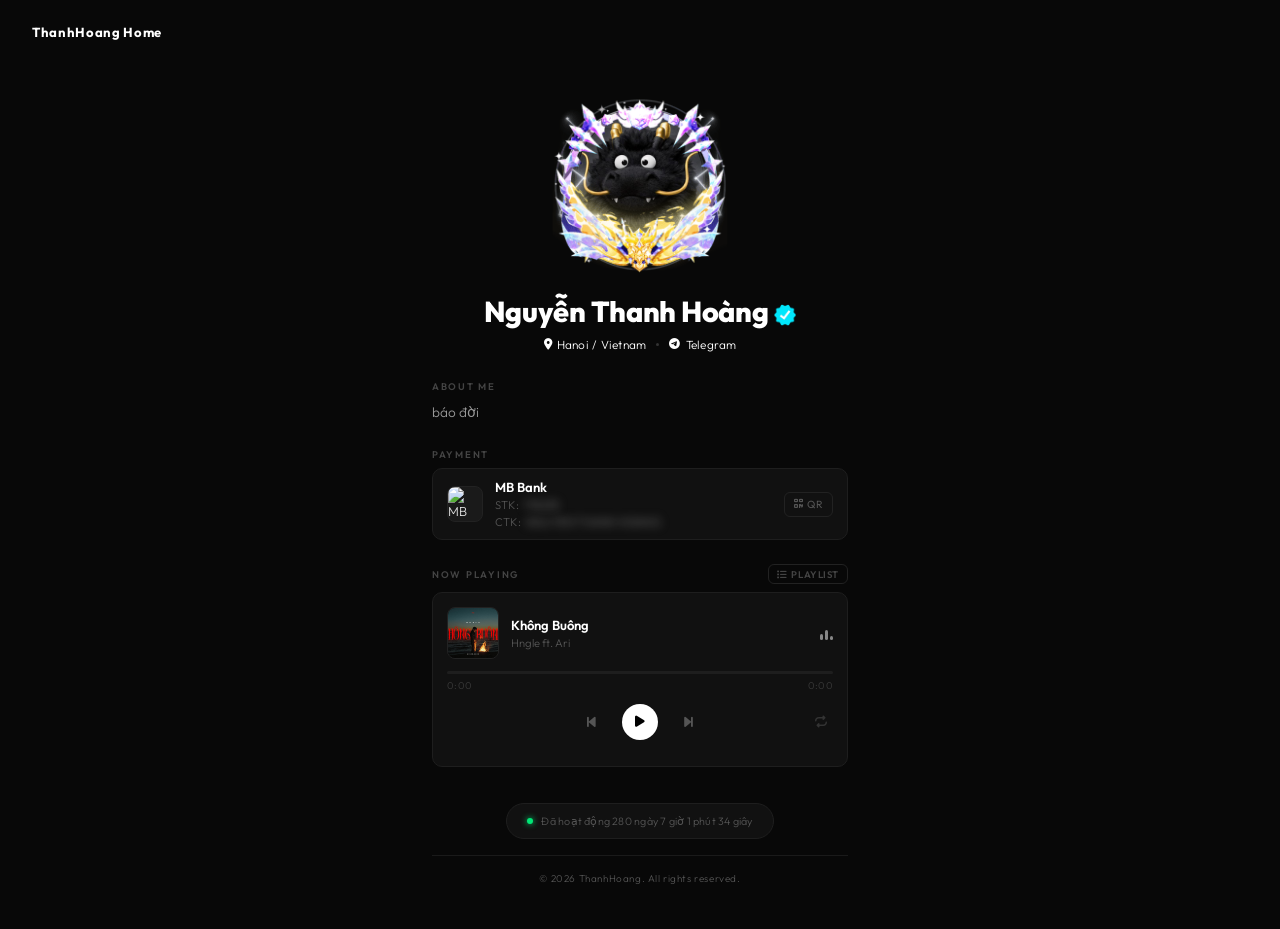
==== index.html @ 7d92fa1d "aleoo" ====
<!DOCTYPE html>
<html lang="vi">
<head>
  <meta charset="UTF-8"/>
  <meta name="viewport" content="width=device-width, initial-scale=1.0"/>
  <title>Thanh Hoàng</title>
  <link href="https://fonts.googleapis.com/css2?family=Outfit:wght@300;400;500;600;700;800&display=swap" rel="stylesheet"/>
  <link href="https://cdnjs.cloudflare.com/ajax/libs/font-awesome/6.5.0/css/all.min.css" rel="stylesheet"/>
  <style>
    *, *::before, *::after { box-sizing: border-box; margin: 0; padding: 0; }

    body {
      background: #080808;
      color: #e0e0e0;
      font-family: "Outfit", sans-serif;
      font-weight: 300;
      font-size: 13px;
      min-height: 100vh;
      overflow-x: hidden;
    }

    nav {
      position: fixed;
      top: 0; left: 0; right: 0;
      padding: 20px 32px;
      z-index: 100;
      transition: opacity 0.35s ease, transform 0.35s ease;
    }
    nav.hidden {
      opacity: 0;
      pointer-events: none;
      transform: translateY(-8px);
    }

    .nav-logo {
      font-family: "Outfit", sans-serif;
      font-weight: 700;
      font-size: 0.82rem;
      letter-spacing: 0.05em;
      color: #fff;
      text-decoration: none;
      position: relative;
      display: inline-block;
      padding: 4px 0;
    }

    .star {
      position: absolute;
      opacity: 0;
      color: white;
      font-size: 6px;
      animation: starBlink var(--d, 2s) var(--delay, 0s) ease-in-out infinite;
      pointer-events: none;
      line-height: 1;
      will-change: transform, opacity;
    }
    .star.top { top: -5px; }
    .star.bot { bottom: -5px; }

    @keyframes starBlink {
      0%, 100% { opacity: 0; transform: scale(0.3); }
      50%       { opacity: 0.8; transform: scale(1); }
    }

    main {
      display: flex;
      flex-direction: column;
      align-items: center;
      padding: 110px 32px 20px;
      gap: 28px;
    }

    .hero {
      display: flex;
      flex-direction: column;
      align-items: center;
      gap: 0;
      width: 100%;
      animation: fadeUp 0.7s cubic-bezier(0.22,1,0.36,1) both;
    }

    @keyframes fadeUp {
      from { opacity: 0; transform: translateY(20px); }
      to   { opacity: 1; transform: translateY(0); }
    }

    .avatar-wrapper {
      position: relative;
      width: 110px;
      height: 110px;
    }

    .avatar-frame {
      position: absolute;
      top: 50%; left: 50%;
      transform: translate(-50%, -50%);
      width: 150px;
      height: 150px;
      object-fit: contain;
      z-index: 2;
      pointer-events: none;
      animation: frameFloat 4s ease-in-out infinite;
      will-change: transform;
    }

    @keyframes frameFloat {
      0%,100% { transform: translate(-50%, -50%) translateY(0); }
      50%      { transform: translate(-50%, -50%) translateY(-4px); }
    }

    .avatar-circle {
      width: 110px; height: 110px;
      border-radius: 50%;
      overflow: hidden;
      position: relative; z-index: 1;
      border: 2px solid #222;
      background: #111;
      margin-top: -8px;
    }
    .avatar-circle img { width:100%; height:100%; object-fit:cover; }

    .hero-name {
      font-family: "Outfit", sans-serif;
      font-weight: 800;
      font-size: 1.5rem;
      color: #fff;
      letter-spacing: -0.01em;
      margin-top: 43px;
      text-align: center;
      display: flex;
      align-items: center;
      gap: 6px;
      justify-content: center;
    }
    .hero-name img {
      width: 22px; height: 22px;
      object-fit: contain;
      flex-shrink: 0;
      margin-top: 8px;
    }

    .hero-meta {
      display: flex;
      align-items: center;
      gap: 10px;
      flex-wrap: wrap;
      justify-content: center;
      margin-top: 8px;
    }

    .hero-location, .hero-tele {
      display: flex;
      align-items: center;
      gap: 5px;
      color: #fff;
      font-size: 0.74rem;
      letter-spacing: 0.02em;
      text-decoration: none;
      transition: opacity 0.2s;
    }
    .hero-tele:hover { opacity: 0.6; }
    .hero-location i, .hero-tele i { font-size: 0.7rem; color: #fff; }

    .hero-meta-dot {
      width: 3px; height: 3px;
      border-radius: 50%;
      background: #333;
    }

    .content {
      width: 100%;
      max-width: 480px;
      display: flex;
      flex-direction: column;
      gap: 24px;
    }

    .about-section {
      width: 100%;
      animation: fadeUp 0.7s cubic-bezier(0.22,1,0.36,1) 0.08s both;
    }

    .section-label {
      font-family: "Outfit", sans-serif;
      font-size: 0.6rem;
      font-weight: 600;
      letter-spacing: 0.18em;
      text-transform: uppercase;
      color: #444;
      margin-bottom: 8px;
    }

    .about-text {
      font-size: 0.85rem;
      line-height: 1.8;
      color: #999;
    }

    .projects-section {
      width: 100%;
      animation: fadeUp 0.7s cubic-bezier(0.22,1,0.36,1) 0.14s both;
    }

    .projects-list {
      display: flex;
      flex-direction: column;
      gap: 8px;
    }

    .project-card {
      background: #111;
      border: 1px solid #1e1e1e;
      border-radius: 10px;
      padding: 10px 14px;
      display: flex;
      align-items: center;
      gap: 12px;
      cursor: pointer;
      text-decoration: none;
      transition: border-color 0.2s;
      width: 100%;
    }
    .project-card:hover { border-color: #333; }

    .project-icon-wrap {
      width: 36px; height: 36px;
      border-radius: 8px;
      overflow: hidden;
      background: #1a1a1a;
      flex-shrink: 0;
      border: 1px solid #222;
    }
    .project-icon-wrap img { width:100%; height:100%; object-fit:cover; }

    .project-info { flex: 1; min-width: 0; }

    .project-name {
      font-family: "Outfit", sans-serif;
      font-size: 0.82rem;
      font-weight: 600;
      color: #fff;
    }

    .project-sub {
      font-size: 0.7rem;
      color: #555;
      text-decoration: none;
      margin-top: 3px;
      user-select: none;
      letter-spacing: 0.02em;
      display: flex;
      align-items: center;
      gap: 5px;
    }

    .hidden-val {
      filter: blur(5px);
      transition: filter 0.25s;
      display: inline-block;
      color: #888;
      text-decoration: none !important;
    }
    .hidden-val.revealed { filter: blur(0); }

    .copy-btn {
      display: none;
      background: none;
      border: none;
      cursor: pointer;
      padding: 0 2px;
      color: #555;
      font-size: 0.65rem;
      transition: color 0.2s;
      flex-shrink: 0;
    }
    .copy-btn:hover { color: #aaa; }
    .copy-btn.show { display: inline-flex; }

    .project-qr-btn {
      background: none;
      border: 1px solid #222;
      border-radius: 6px;
      padding: 5px 9px;
      color: #555;
      font-size: 0.65rem;
      cursor: pointer;
      display: flex;
      align-items: center;
      gap: 4px;
      transition: border-color 0.2s, color 0.2s;
      flex-shrink: 0;
      font-family: "Outfit", sans-serif;
      letter-spacing: 0.03em;
    }
    .project-qr-btn:hover { border-color: #444; color: #aaa; }

    .nowplaying-section {
      width: 100%;
      animation: fadeUp 0.7s cubic-bezier(0.22,1,0.36,1) 0.2s both;
    }

    .np-card {
      background: #111;
      border: 1px solid #1e1e1e;
      border-radius: 10px;
      padding: 14px;
      display: flex;
      flex-direction: column;
      gap: 12px;
      transition: border-color 0.2s;
    }
    .np-card:hover { border-color: #2a2a2a; }

    .np-top {
      display: flex;
      align-items: center;
      gap: 12px;
    }

    .np-cover {
      width: 52px; height: 52px;
      border-radius: 8px;
      overflow: hidden;
      flex-shrink: 0;
      background: #1a1a1a;
      border: 1px solid #222;
      position: relative;
    }
    .np-cover img {
      width: 100%; height: 100%;
      object-fit: cover;
    }

    .np-info { flex: 1; min-width: 0; }

    .np-title {
      font-family: "Outfit", sans-serif;
      font-size: 0.82rem;
      font-weight: 600;
      color: #fff;
      white-space: nowrap;
      overflow: hidden;
      text-overflow: ellipsis;
    }

    .np-artist {
      font-size: 0.7rem;
      color: #555;
      margin-top: 3px;
      white-space: nowrap;
      overflow: hidden;
      text-overflow: ellipsis;
    }

    .np-eq {
      display: flex;
      align-items: flex-end;
      gap: 2px;
      height: 14px;
      flex-shrink: 0;
    }
    .np-eq span {
      display: block;
      width: 3px;
      border-radius: 2px;
      background: #fff;
      opacity: 0.5;
      transform-origin: bottom;
    }
    .np-eq.active span:nth-child(1) { animation: eq 0.8s 0.0s ease-in-out infinite alternate; }
    .np-eq.active span:nth-child(2) { animation: eq 0.8s 0.15s ease-in-out infinite alternate; }
    .np-eq.active span:nth-child(3) { animation: eq 0.8s 0.3s ease-in-out infinite alternate; }
    .np-eq span:nth-child(1) { height: 6px; }
    .np-eq span:nth-child(2) { height: 10px; }
    .np-eq span:nth-child(3) { height: 4px; }
    @keyframes eq {
      from { height: 3px; opacity: 0.3; }
      to   { height: 14px; opacity: 0.8; }
    }

    .np-progress-wrap {
      display: flex;
      flex-direction: column;
      gap: 5px;
    }

    .np-progress {
      width: 100%;
      height: 3px;
      background: #1e1e1e;
      border-radius: 99px;
      cursor: pointer;
      position: relative;
      overflow: hidden;
    }
    .np-progress-fill {
      height: 100%;
      background: #fff;
      border-radius: 99px;
      width: 0%;
      transition: width 0.3s linear;
      pointer-events: none;
    }
    .np-progress:hover .np-progress-fill {
      background: #ccc;
    }

    .np-times {
      display: flex;
      justify-content: space-between;
      font-size: 0.62rem;
      color: #3a3a3a;
      letter-spacing: 0.03em;
    }

    .np-controls {
      display: flex;
      align-items: center;
      justify-content: center;
      gap: 20px;
      position: relative;
    }

    .np-btn {
      background: none;
      border: none;
      cursor: pointer;
      color: #555;
      font-size: 0.85rem;
      padding: 6px;
      border-radius: 50%;
      transition: color 0.2s, transform 0.15s;
      display: flex;
      align-items: center;
      justify-content: center;
    }
    .np-btn:hover { color: #ccc; transform: scale(1.1); }
    .np-btn:active { transform: scale(0.92); }

    .np-btn-play {
      background: #fff;
      color: #000 !important;
      width: 36px; height: 36px;
      font-size: 0.8rem;
      border-radius: 50%;
      transition: background 0.2s, transform 0.15s;
    }
    .np-btn-play:hover { background: #ccc; transform: scale(1.08); }
    .np-btn-play:active { transform: scale(0.92); }

    .np-btn-loop {
      position: absolute;
      right: 0;
      font-size: 0.75rem;
      color: #333;
      transition: color 0.2s, transform 0.15s;
    }
    .np-btn-loop:hover { color: #aaa; transform: scale(1.1); }
    .np-btn-loop.active {
      color: #fff;
    }
    .np-btn-loop.active-once {
      color: #fff;
    }

    .np-btn-loop .loop-badge {
      position: absolute;
      top: -1px;
      right: -1px;
      font-size: 0.42rem;
      font-weight: 700;
      color: #000;
      background: #fff;
      border-radius: 99px;
      width: 10px; height: 10px;
      display: none;
      align-items: center;
      justify-content: center;
      line-height: 1;
      font-family: "Outfit", sans-serif;
    }
    .np-btn-loop.active-once .loop-badge { display: flex; }

    .np-playlist {
      overflow: hidden;
      max-height: 0;
      transition: max-height 0.35s cubic-bezier(0.22,1,0.36,1), opacity 0.25s ease;
      opacity: 0;
    }
    .np-playlist.open {
      max-height: 400px;
      opacity: 1;
    }

    .np-playlist-inner {
      border-top: 1px solid #1a1a1a;
      padding-top: 10px;
      display: flex;
      flex-direction: column;
      gap: 2px;
    }

    .np-pl-item {
      display: flex;
      align-items: center;
      gap: 10px;
      padding: 7px 8px;
      border-radius: 8px;
      cursor: pointer;
      transition: background 0.15s;
    }
    .np-pl-item:hover { background: #1a1a1a; }
    .np-pl-item.active { background: #1e1e1e; }

    .np-pl-cover {
      width: 32px; height: 32px;
      border-radius: 6px;
      overflow: hidden;
      flex-shrink: 0;
      background: #1a1a1a;
      border: 1px solid #222;
    }
    .np-pl-cover img { width: 100%; height: 100%; object-fit: cover; }

    .np-pl-info { flex: 1; min-width: 0; }
    .np-pl-title {
      font-size: 0.75rem;
      font-weight: 600;
      color: #ccc;
      white-space: nowrap;
      overflow: hidden;
      text-overflow: ellipsis;
    }
    .np-pl-item.active .np-pl-title { color: #fff; }

    .np-pl-artist {
      font-size: 0.65rem;
      color: #444;
      margin-top: 2px;
      white-space: nowrap;
      overflow: hidden;
      text-overflow: ellipsis;
    }

    .np-pl-eq {
      display: flex;
      align-items: flex-end;
      gap: 1.5px;
      height: 12px;
      flex-shrink: 0;
      opacity: 0;
      transition: opacity 0.2s;
    }
    .np-pl-item.active.playing .np-pl-eq { opacity: 1; }
    .np-pl-eq span {
      display: block;
      width: 2.5px;
      border-radius: 2px;
      background: #fff;
      opacity: 0.6;
    }
    .np-pl-item.active.playing .np-pl-eq span:nth-child(1) { animation: eq 0.8s 0.0s ease-in-out infinite alternate; }
    .np-pl-item.active.playing .np-pl-eq span:nth-child(2) { animation: eq 0.8s 0.15s ease-in-out infinite alternate; }
    .np-pl-item.active.playing .np-pl-eq span:nth-child(3) { animation: eq 0.8s 0.3s ease-in-out infinite alternate; }
    .np-pl-eq span:nth-child(1) { height: 5px; }
    .np-pl-eq span:nth-child(2) { height: 9px; }
    .np-pl-eq span:nth-child(3) { height: 4px; }

    .nowplaying-header {
      display: flex;
      align-items: center;
      justify-content: space-between;
      margin-bottom: 8px;
    }
    .np-playlist-toggle {
      background: none;
      border: 1px solid #222;
      border-radius: 6px;
      padding: 3px 8px;
      color: #444;
      font-size: 0.6rem;
      cursor: pointer;
      display: flex;
      align-items: center;
      gap: 4px;
      transition: border-color 0.2s, color 0.2s;
      font-family: "Outfit", sans-serif;
      letter-spacing: 0.06em;
      text-transform: uppercase;
      font-weight: 600;
    }
    .np-playlist-toggle:hover { border-color: #444; color: #aaa; }
    .np-playlist-toggle.open { border-color: #333; color: #888; }

    .divider-wrap {
      display: flex;
      justify-content: center;
      padding: 0 32px;
    }
    .divider {
      width: 100%;
      max-width: 480px;
      height: 1px;
      background: #1a1a1a;
    }

    footer {
      padding: 16px 32px 16px;
      display: flex;
      flex-direction: column;
      align-items: center;
      gap: 6px;
      width: 100%;
    }

    .uptime-box {
      background: #111;
      border: 1px solid #1e1e1e;
      border-radius: 99px;
      padding: 10px 20px;
      display: flex;
      align-items: center;
      gap: 8px;
      font-size: 0.67rem;
      color: #555;
      letter-spacing: 0.02em;
    }

    .uptime-dot {
      width: 6px; height: 6px;
      border-radius: 50%;
      background: #00e676;
      box-shadow: 0 0 6px #00e676;
      animation: pulse 1.4s ease-in-out infinite;
      flex-shrink: 0;
    }
    @keyframes pulse {
      0%,100% { opacity: 1; box-shadow: 0 0 8px #00e676; }
      50%      { opacity: 0.2; box-shadow: 0 0 2px #00e676; }
    }

    .copyright {
      font-size: 0.62rem;
      color: #555;
      letter-spacing: 0.06em;
      text-align: center;
      padding: 16px 32px 44px;
    }

    .project-sub a, .project-sub span { color: inherit; text-decoration: none; }
    .hidden-val { color: #888 !important; text-decoration: none !important; }

    .toast {
      position: fixed;
      top: 32px; left: 50%;
      transform: translateX(-50%) translateY(-10px);
      background: #1e1e1e;
      border: 1px solid #333;
      color: #aaa;
      font-size: 0.7rem;
      padding: 7px 16px;
      border-radius: 99px;
      opacity: 0;
      pointer-events: none;
      transition: opacity 0.2s, transform 0.2s;
      white-space: nowrap;
      z-index: 999;
    }
    .toast.show {
      opacity: 1;
      transform: translateX(-50%) translateY(0);
    }

    .qr-overlay {
      position: fixed;
      inset: 0;
      background: rgba(0,0,0,0.75);
      backdrop-filter: blur(6px);
      -webkit-backdrop-filter: blur(6px);
      z-index: 200;
      display: flex;
      align-items: center;
      justify-content: center;
      opacity: 0;
      pointer-events: none;
      transition: opacity 0.25s ease;
    }
    .qr-overlay.open {
      opacity: 1;
      pointer-events: all;
    }

    .qr-modal {
      background: #111;
      border: 1px solid #222;
      border-radius: 16px;
      padding: 24px;
      display: flex;
      flex-direction: column;
      align-items: center;
      gap: 16px;
      width: 260px;
      transform: translateY(10px) scale(0.97);
      transition: transform 0.25s cubic-bezier(0.22,1,0.36,1);
    }
    .qr-overlay.open .qr-modal {
      transform: translateY(0) scale(1);
    }

    .qr-modal-header {
      display: flex;
      align-items: center;
      justify-content: space-between;
      width: 100%;
    }

    .qr-modal-title {
      font-family: "Outfit", sans-serif;
      font-weight: 700;
      font-size: 0.85rem;
      color: #fff;
      display: flex;
      align-items: center;
      gap: 8px;
    }

    .qr-modal-title img {
      width: 22px; height: 22px;
      border-radius: 5px;
      object-fit: cover;
    }

    .qr-close {
      background: none;
      border: none;
      color: #444;
      font-size: 0.9rem;
      cursor: pointer;
      transition: color 0.2s;
      padding: 2px;
    }
    .qr-close:hover { color: #aaa; }

    .qr-img-wrap {
      width: 190px; height: 190px;
      border-radius: 10px;
      overflow: hidden;
      background: #fff;
      display: flex;
      align-items: center;
      justify-content: center;
    }
    .qr-img-wrap img { width: 100%; height: 100%; object-fit: contain; }

    .qr-info {
      width: 100%;
      display: flex;
      flex-direction: column;
      gap: 6px;
    }

    .qr-info-row {
      display: flex;
      justify-content: space-between;
      align-items: center;
      background: #161616;
      border-radius: 7px;
      padding: 7px 10px;
    }

    .qr-info-label {
      font-size: 0.65rem;
      color: #444;
      letter-spacing: 0.05em;
    }

    .qr-info-val {
      font-size: 0.72rem;
      color: #ccc;
      font-weight: 500;
      display: flex;
      align-items: center;
      gap: 6px;
    }

    .qr-copy {
      background: none;
      border: none;
      color: #444;
      font-size: 0.65rem;
      cursor: pointer;
      transition: color 0.2s;
      padding: 0;
    }
    .qr-copy:hover { color: #aaa; }

    @media (min-width: 768px) {
      main { padding: 120px 48px 28px; }
      .hero-name { font-size: 1.8rem; }
      .avatar-wrapper { width: 130px; height: 130px; }
      .avatar-circle { width: 130px; height: 130px; }
      .avatar-frame { width: 175px; height: 175px; }
      .content { max-width: 480px; }
      .divider { max-width: 480px; }
    }

    @media (min-width: 1024px) {
      main {
        padding: 120px 32px 20px;
        max-width: 480px;
        margin: 0 auto;
      }
      .content { max-width: 480px; }
      .divider-wrap { max-width: 480px; margin: 0 auto; padding: 0 32px; }
      .divider { max-width: 100%; }
      footer { max-width: 480px; margin: 0 auto; }
      .copyright { max-width: 480px; margin: 0 auto; width: 100%; }
    }
  </style>
</head>
<body>

  <nav id="navbar">
    <a href="#" class="nav-logo">
      <span class="star top" style="left:2px;--d:2.2s;--delay:0s">✦</span>
      <span class="star top" style="left:55px;--d:1.9s;--delay:0.4s">✦</span>
      <span class="star top" style="left:110px;--d:2.5s;--delay:0.8s">✦</span>
      <span class="star bot" style="left:20px;--d:2.8s;--delay:1.1s">✦</span>
      <span class="star bot" style="left:80px;--d:2.0s;--delay:0.3s">✦</span>
      <span class="star bot" style="left:130px;--d:2.4s;--delay:0.7s">✦</span>
      ThanhHoang Home
    </a>
  </nav>

  <main>
    <section class="hero">
      <div class="avatar-wrapper">
        <div class="avatar-circle">
          <img src="/assets/pic/rong.png" alt="Avatar" loading="lazy"/>
        </div>
        <img class="avatar-frame" src="/assets/pic/mong-vuot-rong.png" alt="frame" loading="lazy" onerror="this.style.display='none'"/>
      </div>

      <h1 class="hero-name">
        Nguyễn Thanh Hoàng
        <img src="/assets/pic/tick-xanh.png" alt="verified" loading="lazy"/>
      </h1>

      <div class="hero-meta">
        <div class="hero-location">
          <i class="fa-solid fa-location-dot"></i>
          <span>Hanoi / Vietnam</span>
        </div>
        <div class="hero-meta-dot"></div>
        <a href="https://t.me/aleotoidayy" class="hero-tele" target="_blank">
          <i class="fa-brands fa-telegram"></i>
          <span>Telegram</span>
        </a>
      </div>
    </section>

    <div class="content">
      <section class="about-section">
        <div class="section-label">About Me</div>
        <p class="about-text">báo đời</p>
      </section>

      <section class="projects-section">
        <div class="section-label">Payment</div>
        <div class="projects-list">
          <div class="project-card" onclick="toggleReveal()">
            <div class="project-icon-wrap">
              <img src="https://is1-ssl.mzstatic.com/image/thumb/Purple211/v4/c0/af/9b/c0af9bc6-d304-6184-2e13-ffa41709bac8/AppIcon-0-0-1x_U007emarketing-0-8-0-0-85-220.png/512x512bb.jpg" alt="MB Bank" loading="lazy"/>
            </div>
            <div class="project-info">
              <div class="project-name">MB Bank</div>
              <div class="project-sub">
                STK: <span class="hidden-val" id="stk">178235</span>
                <button class="copy-btn" id="copy-stk" onclick="event.stopPropagation(); copyVal('stk')">
                  <i class="fa-regular fa-copy"></i>
                </button>
              </div>
              <div class="project-sub">
                CTK: <span class="hidden-val" id="ctk">NGUYEN THANH HOANG</span>
                <button class="copy-btn" id="copy-ctk" onclick="event.stopPropagation(); copyVal('ctk')">
                  <i class="fa-regular fa-copy"></i>
                </button>
              </div>
            </div>
            <button class="project-qr-btn" onclick="event.stopPropagation(); openQR()">
              <i class="fa-solid fa-qrcode"></i> QR
            </button>
          </div>
        </div>
      </section>

      <section class="nowplaying-section">
        <div class="nowplaying-header">
          <div class="section-label" style="margin-bottom:0">Now Playing</div>
          <button class="np-playlist-toggle" id="plToggleBtn" onclick="togglePlaylist()">
            <i class="fa-solid fa-list"></i> Playlist
          </button>
        </div>

        <div class="np-card">
          <div class="np-top">
            <div class="np-cover" id="npCover">
              <img id="npImg" src="/assets/pic/khongbuong.png" alt="cover" loading="lazy"
                   onerror="this.src='https://via.placeholder.com/52x52/111/333?text=♪'"/>
            </div>
            <div class="np-info">
              <div class="np-title" id="npTitle">Không Buông</div>
              <div class="np-artist" id="npArtist">Hngle ft. Ari</div>
            </div>
            <div class="np-eq" id="npEq">
              <span></span><span></span><span></span>
            </div>
          </div>

          <div class="np-progress-wrap">
            <div class="np-progress" id="npProgressBar" onclick="seekAudio(event)">
              <div class="np-progress-fill" id="npFill"></div>
            </div>
            <div class="np-times">
              <span id="npCurrent">0:00</span>
              <span id="npDuration">0:00</span>
            </div>
          </div>

          <div class="np-controls">
            <button class="np-btn" onclick="prevTrack()" title="Bài trước">
              <i class="fa-solid fa-backward-step"></i>
            </button>
            <button class="np-btn np-btn-play" id="npPlayBtn" onclick="togglePlay()" title="Play/Pause">
              <i class="fa-solid fa-play" id="npPlayIcon"></i>
            </button>
            <button class="np-btn" onclick="nextTrack()" title="Bài tiếp">
              <i class="fa-solid fa-forward-step"></i>
            </button>

            <button class="np-btn np-btn-loop" id="loopBtn" onclick="cycleLoop()" title="Lặp">
              <i class="fa-solid fa-repeat" id="loopIcon"></i>
              <span class="loop-badge">1</span>
            </button>
          </div>

          <div class="np-playlist" id="npPlaylist">
            <div class="np-playlist-inner" id="npPlaylistInner"></div>
          </div>
        </div>
      </section>
    </div>
  </main>

  <footer>
    <div class="uptime-box">
      <div class="uptime-dot"></div>
      <span>Đã hoạt động <span id="ut-days">0</span> ngày <span id="ut-hours">0</span> giờ <span id="ut-mins">0</span> phút <span id="ut-secs">0</span> giây</span>
    </div>
  </footer>

  <div class="divider-wrap"><div class="divider"></div></div>
  <div class="copyright">© 2026 ThanhHoang. All rights reserved.</div>

  <div class="qr-overlay" id="qrOverlay" onclick="closeQROutside(event)">
    <div class="qr-modal" id="qrModal">
      <div class="qr-modal-header">
        <div class="qr-modal-title">
          <img src="https://is1-ssl.mzstatic.com/image/thumb/Purple211/v4/c0/af/9b/c0af9bc6-d304-6184-2e13-ffa41709bac8/AppIcon-0-0-1x_U007emarketing-0-8-0-0-85-220.png/512x512bb.jpg" alt="MB"/>
          MB Bank
        </div>
        <button class="qr-close" onclick="closeQR()"><i class="fa-solid fa-xmark"></i></button>
      </div>
      <div class="qr-img-wrap">
        <img src="/assets/pic/qr.png" alt="QR Code" loading="lazy"/>
      </div>
      <div class="qr-info">
        <div class="qr-info-row">
          <span class="qr-info-label">STK</span>
          <span class="qr-info-val">
            178235
            <button class="qr-copy" onclick="copyText('178235')"><i class="fa-regular fa-copy"></i></button>
          </span>
        </div>
        <div class="qr-info-row">
          <span class="qr-info-label">CTK</span>
          <span class="qr-info-val">
            NGUYEN THANH HOANG
            <button class="qr-copy" onclick="copyText('NGUYEN THANH HOANG')"><i class="fa-regular fa-copy"></i></button>
          </span>
        </div>
      </div>
    </div>
  </div>

  <div class="toast" id="toast">Đã sao chép</div>

  <script>
    const startTime = new Date('2026-03-01').getTime();
    function updateUptime() {
      const e = Math.floor((Date.now() - startTime) / 1000);
      document.getElementById('ut-days').textContent  = Math.floor(e / 86400);
      document.getElementById('ut-hours').textContent = Math.floor((e % 86400) / 3600);
      document.getElementById('ut-mins').textContent  = Math.floor((e % 3600) / 60);
      document.getElementById('ut-secs').textContent  = e % 60;
    }
    updateUptime();
    setInterval(updateUptime, 1000);

    const navbar = document.getElementById('navbar');
    window.addEventListener('scroll', () => {
      navbar.classList.toggle('hidden', window.scrollY > 40);
    });

    let revealed = false;
    function toggleReveal() {
      revealed = !revealed;
      document.getElementById('stk').classList.toggle('revealed', revealed);
      document.getElementById('ctk').classList.toggle('revealed', revealed);
      document.getElementById('copy-stk').classList.toggle('show', revealed);
      document.getElementById('copy-ctk').classList.toggle('show', revealed);
    }

    let toastTimer;
    function showToast(msg) {
      const toast = document.getElementById('toast');
      toast.textContent = msg || 'Đã sao chép';
      toast.classList.add('show');
      clearTimeout(toastTimer);
      toastTimer = setTimeout(() => toast.classList.remove('show'), 1800);
    }
    function copyVal(id) {
      navigator.clipboard.writeText(document.getElementById(id).textContent).then(() => showToast());
    }
    function copyText(val) {
      navigator.clipboard.writeText(val).then(() => showToast());
    }

    function openQR() { document.getElementById('qrOverlay').classList.add('open'); document.body.style.overflow = 'hidden'; }
    function closeQR() { document.getElementById('qrOverlay').classList.remove('open'); document.body.style.overflow = ''; }
    function closeQROutside(e) { if (e.target === document.getElementById('qrOverlay')) closeQR(); }
    document.addEventListener('keydown', e => { if (e.key === 'Escape') closeQR(); });

    const playlist = [
      { title: "Không Buông",        artist: "Hngle ft. Ari",                      src: "/assets/music/khongbuong.mp3",     cover: "/assets/pic/khongbuong.png" },
      { title: "Khoan Thai",          artist: "Khải Đăng",                           src: "/assets/music/khoanthai.mp3",      cover: "/assets/pic/khoanthai.png" },
      { title: "Kiếp Tơ Tằm",        artist: "Nguyễn Phi Hải ft. Danh Vũ Linh",    src: "/assets/music/kieptotam.mp3",      cover: "/assets/pic/kieptotam.png" },
      { title: "2AM",                 artist: "JustaTee ft. Big Daddy",              src: "/assets/music/2am.mp3",            cover: "/assets/pic/2am.png" },
      { title: "Gió",                 artist: "Jank",                                src: "/assets/music/gio.mp3",            cover: "/assets/pic/gio.png" },
      { title: "Ngày Mai Em Đi Mất", artist: "Khải Đăng ft. Đạt G",                src: "/assets/music/ngaymaiemdimat.mp3", cover: "/assets/pic/ngaymaiemdimat.png" },
    ];

    let currentIndex = 0;
    let isPlaying    = false;
    let loopMode = 0;
    const audio = new Audio();

    const loopBtn  = document.getElementById('loopBtn');
    function cycleLoop() {
      loopMode = (loopMode + 1) % 3;
      loopBtn.classList.remove('active', 'active-once');
      if (loopMode === 1) {
        loopBtn.classList.add('active');
        showToast('Lặp tất cả');
      } else if (loopMode === 2) {
        loopBtn.classList.add('active-once');
        showToast('Lặp bài này');
      } else {
        showToast('Tắt lặp');
      }
    }

    let playlistOpen = false;
    function togglePlaylist() {
      playlistOpen = !playlistOpen;
      document.getElementById('npPlaylist').classList.toggle('open', playlistOpen);
      document.getElementById('plToggleBtn').classList.toggle('open', playlistOpen);
    }

    function buildPlaylistUI() {
      const inner = document.getElementById('npPlaylistInner');
      inner.innerHTML = '';
      playlist.forEach((track, i) => {
        const item = document.createElement('div');
        item.className = 'np-pl-item' + (i === currentIndex ? ' active' : '') + (i === currentIndex && isPlaying ? ' playing' : '');
        item.dataset.index = i;
        item.innerHTML = `
          <div class="np-pl-cover">
            <img src="${track.cover}" alt="${track.title}" loading="lazy" onerror="this.src='https://via.placeholder.com/32x32/111/333?text=♪'"/>
          </div>
          <div class="np-pl-info">
            <div class="np-pl-title">${track.title}</div>
            <div class="np-pl-artist">${track.artist}</div>
          </div>
          <div class="np-pl-eq"><span></span><span></span><span></span></div>
        `;
        item.addEventListener('click', () => {
          currentIndex = i;
          loadTrack(currentIndex);
          audio.play().catch(() => {});
        });
        inner.appendChild(item);
      });
    }

    function updatePlaylistUI() {
      const items = document.querySelectorAll('.np-pl-item');
      items.forEach((item, i) => {
        item.classList.toggle('active', i === currentIndex);
        item.classList.toggle('playing', i === currentIndex && isPlaying);
      });
    }

    function loadTrack(index) {
      const track = playlist[index];
      audio.src = track.src;
      document.getElementById('npTitle').textContent  = track.title;
      document.getElementById('npArtist').textContent = track.artist;
      document.getElementById('npImg').src = track.cover;
      document.getElementById('npFill').style.width = '0%';
      document.getElementById('npCurrent').textContent  = '0:00';
      document.getElementById('npDuration').textContent = '0:00';
      updatePlaylistUI();
    }

    function togglePlay() {
      if (isPlaying) {
        audio.pause();
      } else {
        audio.play().catch(() => {});
      }
    }

    function prevTrack() {
      if (audio.currentTime > 3) {
        audio.currentTime = 0;
      } else {
        currentIndex = (currentIndex - 1 + playlist.length) % playlist.length;
        loadTrack(currentIndex);
        audio.play().catch(() => {});
      }
    }

    function nextTrack() {
      currentIndex = (currentIndex + 1) % playlist.length;
      loadTrack(currentIndex);
      audio.play().catch(() => {});
    }

    function seekAudio(e) {
      if (!audio.duration) return;
      const bar  = document.getElementById('npProgressBar');
      const rect = bar.getBoundingClientRect();
      const ratio = Math.max(0, Math.min(1, (e.clientX - rect.left) / rect.width));
      audio.currentTime = ratio * audio.duration;
    }

    function fmtTime(s) {
      if (isNaN(s) || s < 0) return '0:00';
      const m   = Math.floor(s / 60);
      const sec = Math.floor(s % 60);
      return `${m}:${sec.toString().padStart(2, '0')}`;
    }

    audio.addEventListener('play', () => {
      isPlaying = true;
      document.getElementById('npPlayIcon').className = 'fa-solid fa-pause';
      document.getElementById('npEq').classList.add('active');
      updatePlaylistUI();
    });

    audio.addEventListener('pause', () => {
      isPlaying = false;
      document.getElementById('npPlayIcon').className = 'fa-solid fa-play';
      document.getElementById('npEq').classList.remove('active');
      updatePlaylistUI();
    });

    audio.addEventListener('timeupdate', () => {
      if (!audio.duration) return;
      const pct      = (audio.currentTime / audio.duration) * 100;
      const remaining = audio.duration - audio.currentTime;
      document.getElementById('npFill').style.width        = pct + '%';
      document.getElementById('npCurrent').textContent     = fmtTime(audio.currentTime);
      document.getElementById('npDuration').textContent    = '-' + fmtTime(remaining);
    });

    audio.addEventListener('loadedmetadata', () => {
      document.getElementById('npDuration').textContent = '-' + fmtTime(audio.duration);
    });

    audio.addEventListener('ended', () => {
      if (loopMode === 2) {
        audio.currentTime = 0;
        audio.play().catch(() => {});
      } else if (loopMode === 1) {
        currentIndex = (currentIndex + 1) % playlist.length;
        loadTrack(currentIndex);
        audio.play().catch(() => {});
      } else {
        if (currentIndex < playlist.length - 1) {
          currentIndex++;
          loadTrack(currentIndex);
          audio.play().catch(() => {});
        } else {
          isPlaying = false;
          document.getElementById('npPlayIcon').className = 'fa-solid fa-play';
          document.getElementById('npEq').classList.remove('active');
          updatePlaylistUI();
        }
      }
    });

    buildPlaylistUI();
    loadTrack(currentIndex);
  </script>
</body>
</html>
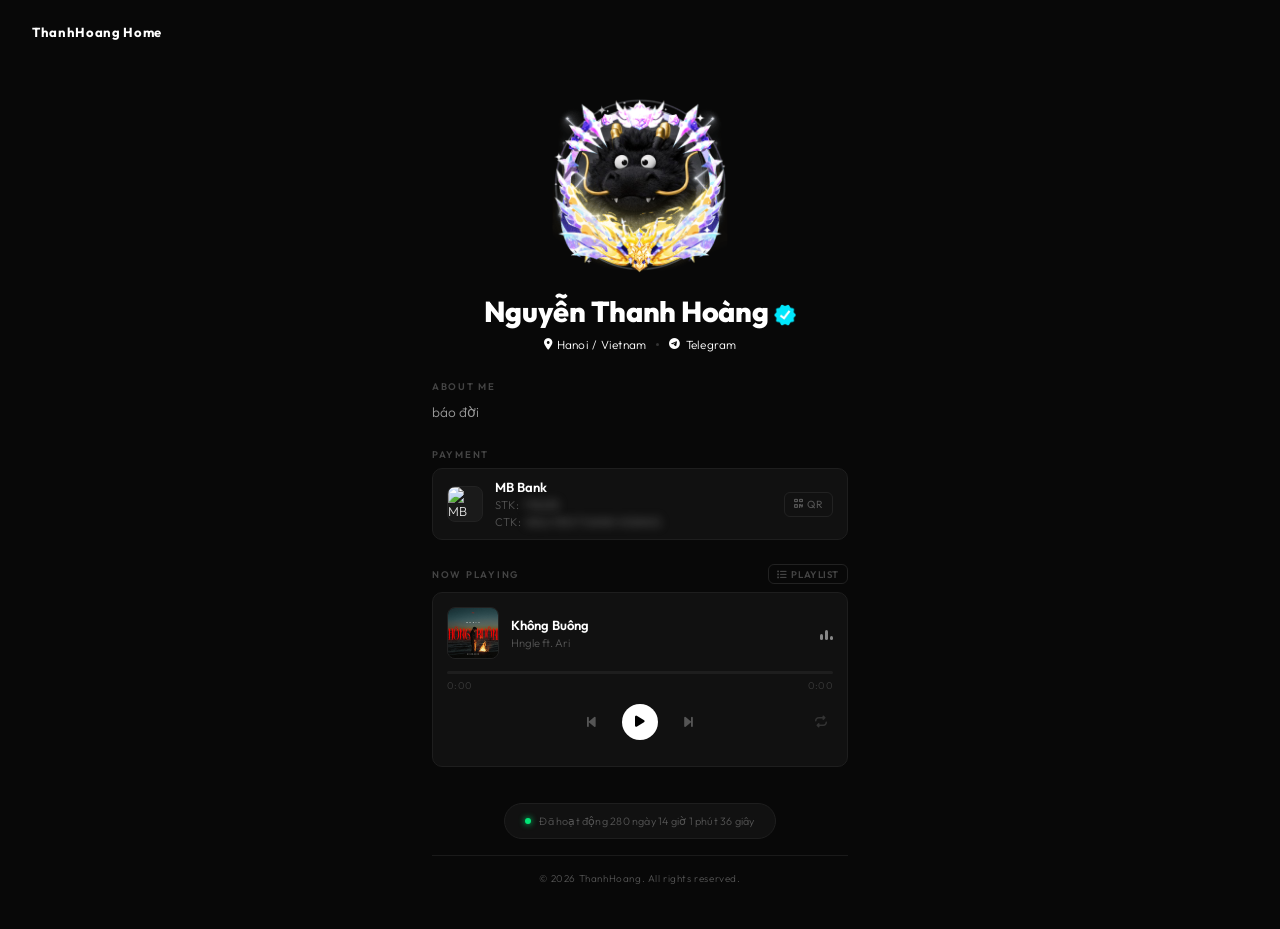
==== commit 5072732b: "aleoo" ====
--- a/index.html
+++ b/index.html
@@ -996,7 +996,7 @@
   <div class="toast" id="toast">Đã sao chép</div>
 
   <script>
-    const startTime = new Date('2026-03-01').getTime();
+    const startTime = new Date('2026-03-01T00:00:00+07:00').getTime();
     function updateUptime() {
       const e = Math.floor((Date.now() - startTime) / 1000);
       document.getElementById('ut-days').textContent  = Math.floor(e / 86400);
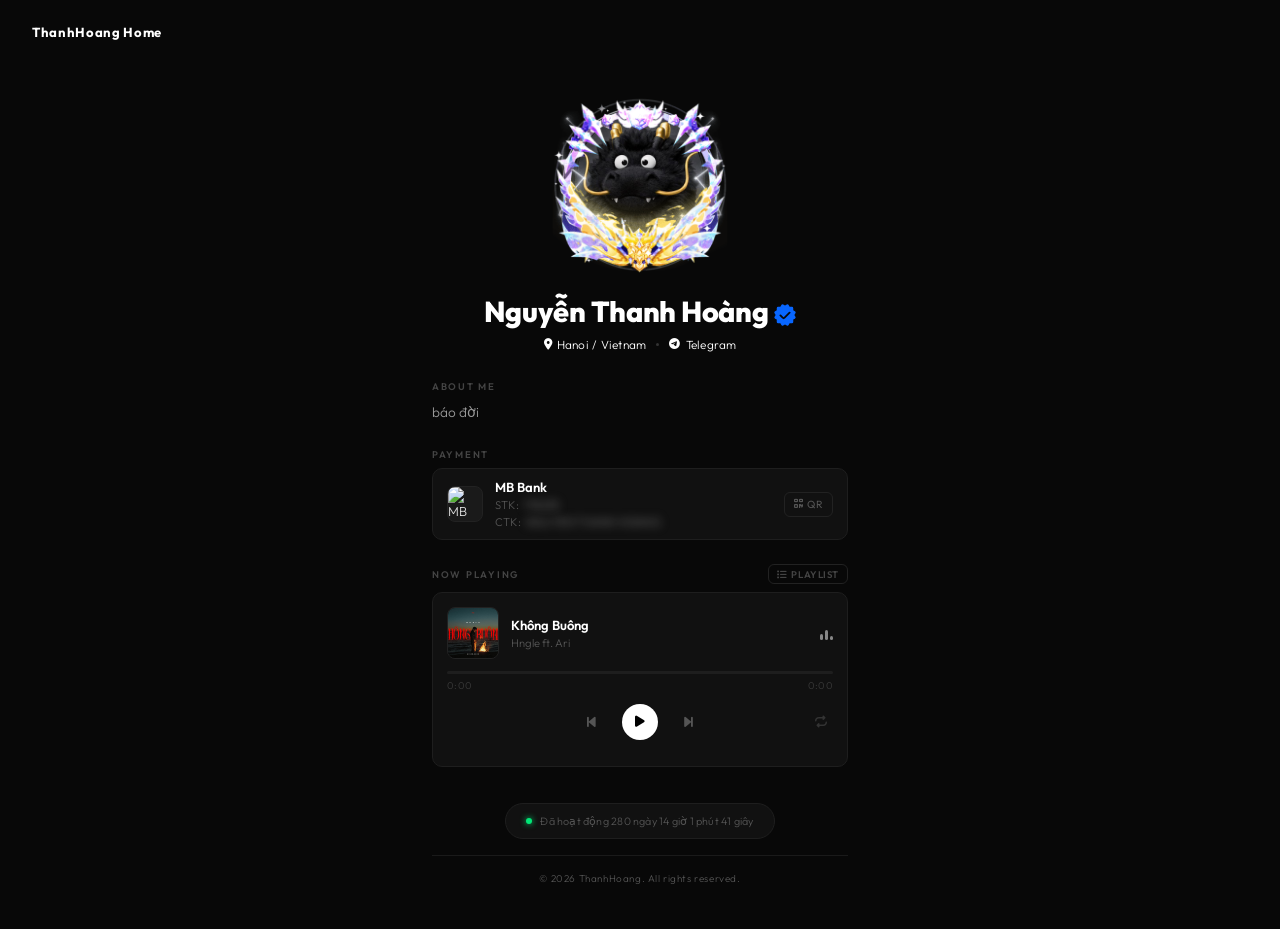
==== commit 0a33c572: "aleoo" ====
--- a/index.html
+++ b/index.html
@@ -131,12 +131,6 @@
       align-items: center;
       gap: 6px;
       justify-content: center;
-    }
-    .hero-name img {
-      width: 22px; height: 22px;
-      object-fit: contain;
-      flex-shrink: 0;
-      margin-top: 8px;
     }
 
     .hero-meta {
@@ -843,7 +837,9 @@
 
       <h1 class="hero-name">
         Nguyễn Thanh Hoàng
-        <img src="/assets/pic/tick-xanh.png" alt="verified" loading="lazy"/>
+<svg width="22" height="22" viewBox="0 0 24 24" xmlns="http://www.w3.org/2000/svg" style="flex-shrink:0;margin-top:8px">
+  <path d="M8.004 1.183a1.5 1.5 0 0 1 2.049-.55L12 1.759 13.947.634a1.5 1.5 0 0 1 2.05.549L17.045 3H19.5A1.5 1.5 0 0 1 21 4.5v2.453l1.817 1.05a1.5 1.5 0 0 1 .55 2.049L22.241 12l1.124 1.947a1.5 1.5 0 0 1-.55 2.05L21 17.044V19.5a1.5 1.5 0 0 1-1.5 1.5h-2.454l-1.05 1.817a1.5 1.5 0 0 1-2.048.549L12 22.241l-1.948 1.125a1.5 1.5 0 0 1-2.049-.549L6.955 21H4.5A1.5 1.5 0 0 1 3 19.5v-2.455l-1.817-1.049a1.5 1.5 0 0 1-.549-2.049L1.758 12 .634 10.053a1.5 1.5 0 0 1 .549-2.05L3 6.954V4.5A1.5 1.5 0 0 1 4.5 3h2.454l1.05-1.817Zm9.703 9.024a1 1 0 0 0-1.414-1.414l-5.44 5.44a.5.5 0 0 1-.707 0l-2.439-2.44a1 1 0 0 0-1.414 1.414l2.44 2.44a2.5 2.5 0 0 0 3.535 0l5.44-5.44Z" fill="#0866FF"/>
+</svg>
       </h1>
 
       <div class="hero-meta">
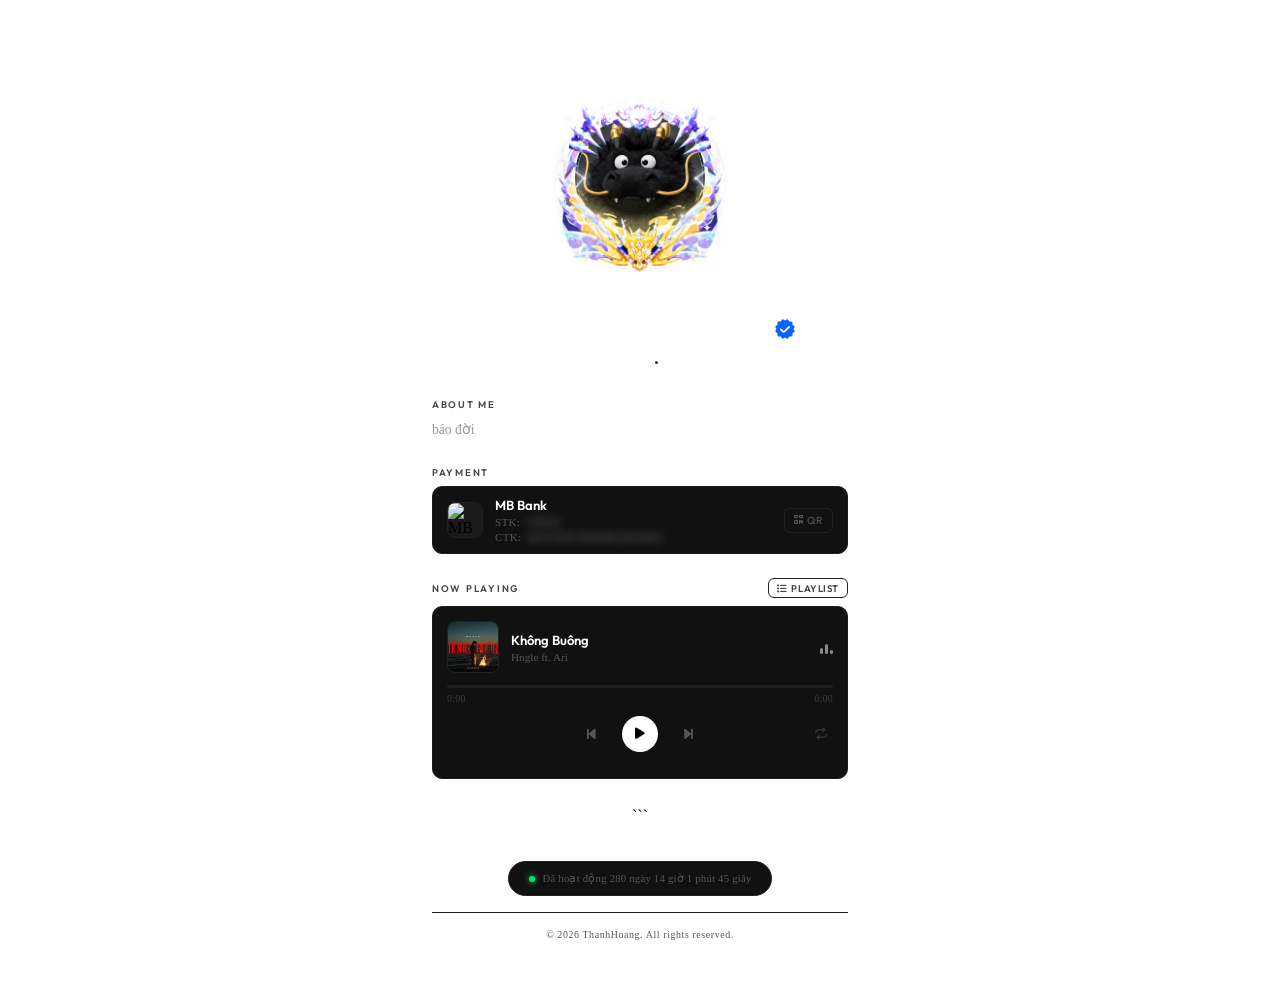
==== commit cfd36edd: "aleoo" ====
--- a/index.html
+++ b/index.html
@@ -1,4 +1,5 @@
 <!DOCTYPE html>
+
 <html lang="vi">
 <head>
   <meta charset="UTF-8"/>
@@ -9,807 +10,778 @@
   <style>
     *, *::before, *::after { box-sizing: border-box; margin: 0; padding: 0; }
 
-    body {
-      background: #080808;
-      color: #e0e0e0;
-      font-family: "Outfit", sans-serif;
-      font-weight: 300;
-      font-size: 13px;
-      min-height: 100vh;
-      overflow-x: hidden;
-    }
-
-    nav {
-      position: fixed;
-      top: 0; left: 0; right: 0;
-      padding: 20px 32px;
-      z-index: 100;
-      transition: opacity 0.35s ease, transform 0.35s ease;
-    }
-    nav.hidden {
-      opacity: 0;
-      pointer-events: none;
-      transform: translateY(-8px);
-    }
-
-    .nav-logo {
-      font-family: "Outfit", sans-serif;
-      font-weight: 700;
-      font-size: 0.82rem;
-      letter-spacing: 0.05em;
-      color: #fff;
-      text-decoration: none;
-      position: relative;
-      display: inline-block;
-      padding: 4px 0;
-    }
-
-    .star {
-      position: absolute;
-      opacity: 0;
-      color: white;
-      font-size: 6px;
-      animation: starBlink var(--d, 2s) var(--delay, 0s) ease-in-out infinite;
-      pointer-events: none;
-      line-height: 1;
-      will-change: transform, opacity;
-    }
-    .star.top { top: -5px; }
-    .star.bot { bottom: -5px; }
-
-    @keyframes starBlink {
-      0%, 100% { opacity: 0; transform: scale(0.3); }
-      50%       { opacity: 0.8; transform: scale(1); }
-    }
-
-    main {
-      display: flex;
-      flex-direction: column;
-      align-items: center;
-      padding: 110px 32px 20px;
-      gap: 28px;
-    }
-
-    .hero {
-      display: flex;
-      flex-direction: column;
-      align-items: center;
-      gap: 0;
-      width: 100%;
-      animation: fadeUp 0.7s cubic-bezier(0.22,1,0.36,1) both;
-    }
-
-    @keyframes fadeUp {
-      from { opacity: 0; transform: translateY(20px); }
-      to   { opacity: 1; transform: translateY(0); }
-    }
-
-    .avatar-wrapper {
-      position: relative;
-      width: 110px;
-      height: 110px;
-    }
-
-    .avatar-frame {
-      position: absolute;
-      top: 50%; left: 50%;
-      transform: translate(-50%, -50%);
-      width: 150px;
-      height: 150px;
-      object-fit: contain;
-      z-index: 2;
-      pointer-events: none;
-      animation: frameFloat 4s ease-in-out infinite;
-      will-change: transform;
-    }
-
-    @keyframes frameFloat {
-      0%,100% { transform: translate(-50%, -50%) translateY(0); }
-      50%      { transform: translate(-50%, -50%) translateY(-4px); }
-    }
-
-    .avatar-circle {
-      width: 110px; height: 110px;
-      border-radius: 50%;
-      overflow: hidden;
-      position: relative; z-index: 1;
-      border: 2px solid #222;
-      background: #111;
-      margin-top: -8px;
-    }
-    .avatar-circle img { width:100%; height:100%; object-fit:cover; }
-
-    .hero-name {
-      font-family: "Outfit", sans-serif;
-      font-weight: 800;
-      font-size: 1.5rem;
-      color: #fff;
-      letter-spacing: -0.01em;
-      margin-top: 43px;
-      text-align: center;
-      display: flex;
-      align-items: center;
-      gap: 6px;
-      justify-content: center;
-    }
-
-    .hero-meta {
-      display: flex;
-      align-items: center;
-      gap: 10px;
-      flex-wrap: wrap;
-      justify-content: center;
-      margin-top: 8px;
-    }
-
-    .hero-location, .hero-tele {
-      display: flex;
-      align-items: center;
-      gap: 5px;
-      color: #fff;
-      font-size: 0.74rem;
-      letter-spacing: 0.02em;
-      text-decoration: none;
-      transition: opacity 0.2s;
-    }
-    .hero-tele:hover { opacity: 0.6; }
-    .hero-location i, .hero-tele i { font-size: 0.7rem; color: #fff; }
-
-    .hero-meta-dot {
-      width: 3px; height: 3px;
-      border-radius: 50%;
-      background: #333;
-    }
-
-    .content {
-      width: 100%;
-      max-width: 480px;
-      display: flex;
-      flex-direction: column;
-      gap: 24px;
-    }
-
-    .about-section {
-      width: 100%;
-      animation: fadeUp 0.7s cubic-bezier(0.22,1,0.36,1) 0.08s both;
-    }
-
-    .section-label {
-      font-family: "Outfit", sans-serif;
-      font-size: 0.6rem;
-      font-weight: 600;
-      letter-spacing: 0.18em;
-      text-transform: uppercase;
-      color: #444;
-      margin-bottom: 8px;
-    }
-
-    .about-text {
-      font-size: 0.85rem;
-      line-height: 1.8;
-      color: #999;
-    }
-
-    .projects-section {
-      width: 100%;
-      animation: fadeUp 0.7s cubic-bezier(0.22,1,0.36,1) 0.14s both;
-    }
-
-    .projects-list {
-      display: flex;
-      flex-direction: column;
-      gap: 8px;
-    }
-
-    .project-card {
-      background: #111;
-      border: 1px solid #1e1e1e;
-      border-radius: 10px;
-      padding: 10px 14px;
-      display: flex;
-      align-items: center;
-      gap: 12px;
-      cursor: pointer;
-      text-decoration: none;
-      transition: border-color 0.2s;
-      width: 100%;
-    }
-    .project-card:hover { border-color: #333; }
-
-    .project-icon-wrap {
-      width: 36px; height: 36px;
-      border-radius: 8px;
-      overflow: hidden;
-      background: #1a1a1a;
-      flex-shrink: 0;
-      border: 1px solid #222;
-    }
-    .project-icon-wrap img { width:100%; height:100%; object-fit:cover; }
-
-    .project-info { flex: 1; min-width: 0; }
-
-    .project-name {
-      font-family: "Outfit", sans-serif;
-      font-size: 0.82rem;
-      font-weight: 600;
-      color: #fff;
-    }
-
-    .project-sub {
-      font-size: 0.7rem;
-      color: #555;
-      text-decoration: none;
-      margin-top: 3px;
-      user-select: none;
-      letter-spacing: 0.02em;
-      display: flex;
-      align-items: center;
-      gap: 5px;
-    }
-
-    .hidden-val {
-      filter: blur(5px);
-      transition: filter 0.25s;
-      display: inline-block;
-      color: #888;
-      text-decoration: none !important;
-    }
-    .hidden-val.revealed { filter: blur(0); }
-
-    .copy-btn {
-      display: none;
-      background: none;
-      border: none;
-      cursor: pointer;
-      padding: 0 2px;
-      color: #555;
-      font-size: 0.65rem;
-      transition: color 0.2s;
-      flex-shrink: 0;
-    }
-    .copy-btn:hover { color: #aaa; }
-    .copy-btn.show { display: inline-flex; }
-
-    .project-qr-btn {
-      background: none;
-      border: 1px solid #222;
-      border-radius: 6px;
-      padding: 5px 9px;
-      color: #555;
-      font-size: 0.65rem;
-      cursor: pointer;
-      display: flex;
-      align-items: center;
-      gap: 4px;
-      transition: border-color 0.2s, color 0.2s;
-      flex-shrink: 0;
-      font-family: "Outfit", sans-serif;
-      letter-spacing: 0.03em;
-    }
-    .project-qr-btn:hover { border-color: #444; color: #aaa; }
-
-    .nowplaying-section {
-      width: 100%;
-      animation: fadeUp 0.7s cubic-bezier(0.22,1,0.36,1) 0.2s both;
-    }
-
-    .np-card {
-      background: #111;
-      border: 1px solid #1e1e1e;
-      border-radius: 10px;
-      padding: 14px;
-      display: flex;
-      flex-direction: column;
-      gap: 12px;
-      transition: border-color 0.2s;
-    }
-    .np-card:hover { border-color: #2a2a2a; }
-
-    .np-top {
-      display: flex;
-      align-items: center;
-      gap: 12px;
-    }
-
-    .np-cover {
-      width: 52px; height: 52px;
-      border-radius: 8px;
-      overflow: hidden;
-      flex-shrink: 0;
-      background: #1a1a1a;
-      border: 1px solid #222;
-      position: relative;
-    }
-    .np-cover img {
-      width: 100%; height: 100%;
-      object-fit: cover;
-    }
-
-    .np-info { flex: 1; min-width: 0; }
-
-    .np-title {
-      font-family: "Outfit", sans-serif;
-      font-size: 0.82rem;
-      font-weight: 600;
-      color: #fff;
-      white-space: nowrap;
-      overflow: hidden;
-      text-overflow: ellipsis;
-    }
-
-    .np-artist {
-      font-size: 0.7rem;
-      color: #555;
-      margin-top: 3px;
-      white-space: nowrap;
-      overflow: hidden;
-      text-overflow: ellipsis;
-    }
-
-    .np-eq {
-      display: flex;
-      align-items: flex-end;
-      gap: 2px;
-      height: 14px;
-      flex-shrink: 0;
-    }
-    .np-eq span {
-      display: block;
-      width: 3px;
-      border-radius: 2px;
-      background: #fff;
-      opacity: 0.5;
-      transform-origin: bottom;
-    }
-    .np-eq.active span:nth-child(1) { animation: eq 0.8s 0.0s ease-in-out infinite alternate; }
-    .np-eq.active span:nth-child(2) { animation: eq 0.8s 0.15s ease-in-out infinite alternate; }
-    .np-eq.active span:nth-child(3) { animation: eq 0.8s 0.3s ease-in-out infinite alternate; }
-    .np-eq span:nth-child(1) { height: 6px; }
-    .np-eq span:nth-child(2) { height: 10px; }
-    .np-eq span:nth-child(3) { height: 4px; }
-    @keyframes eq {
-      from { height: 3px; opacity: 0.3; }
-      to   { height: 14px; opacity: 0.8; }
-    }
-
-    .np-progress-wrap {
-      display: flex;
-      flex-direction: column;
-      gap: 5px;
-    }
-
-    .np-progress {
-      width: 100%;
-      height: 3px;
-      background: #1e1e1e;
-      border-radius: 99px;
-      cursor: pointer;
-      position: relative;
-      overflow: hidden;
-    }
-    .np-progress-fill {
-      height: 100%;
-      background: #fff;
-      border-radius: 99px;
-      width: 0%;
-      transition: width 0.3s linear;
-      pointer-events: none;
-    }
-    .np-progress:hover .np-progress-fill {
-      background: #ccc;
-    }
-
-    .np-times {
-      display: flex;
-      justify-content: space-between;
-      font-size: 0.62rem;
-      color: #3a3a3a;
-      letter-spacing: 0.03em;
-    }
-
-    .np-controls {
-      display: flex;
-      align-items: center;
-      justify-content: center;
-      gap: 20px;
-      position: relative;
-    }
-
-    .np-btn {
-      background: none;
-      border: none;
-      cursor: pointer;
-      color: #555;
-      font-size: 0.85rem;
-      padding: 6px;
-      border-radius: 50%;
-      transition: color 0.2s, transform 0.15s;
-      display: flex;
-      align-items: center;
-      justify-content: center;
-    }
-    .np-btn:hover { color: #ccc; transform: scale(1.1); }
-    .np-btn:active { transform: scale(0.92); }
-
-    .np-btn-play {
-      background: #fff;
-      color: #000 !important;
-      width: 36px; height: 36px;
-      font-size: 0.8rem;
-      border-radius: 50%;
-      transition: background 0.2s, transform 0.15s;
-    }
-    .np-btn-play:hover { background: #ccc; transform: scale(1.08); }
-    .np-btn-play:active { transform: scale(0.92); }
-
-    .np-btn-loop {
-      position: absolute;
-      right: 0;
-      font-size: 0.75rem;
-      color: #333;
-      transition: color 0.2s, transform 0.15s;
-    }
-    .np-btn-loop:hover { color: #aaa; transform: scale(1.1); }
-    .np-btn-loop.active {
-      color: #fff;
-    }
-    .np-btn-loop.active-once {
-      color: #fff;
-    }
-
-    .np-btn-loop .loop-badge {
-      position: absolute;
-      top: -1px;
-      right: -1px;
-      font-size: 0.42rem;
-      font-weight: 700;
-      color: #000;
-      background: #fff;
-      border-radius: 99px;
-      width: 10px; height: 10px;
-      display: none;
-      align-items: center;
-      justify-content: center;
-      line-height: 1;
-      font-family: "Outfit", sans-serif;
-    }
-    .np-btn-loop.active-once .loop-badge { display: flex; }
-
-    .np-playlist {
-      overflow: hidden;
-      max-height: 0;
-      transition: max-height 0.35s cubic-bezier(0.22,1,0.36,1), opacity 0.25s ease;
-      opacity: 0;
-    }
-    .np-playlist.open {
-      max-height: 400px;
-      opacity: 1;
-    }
-
-    .np-playlist-inner {
-      border-top: 1px solid #1a1a1a;
-      padding-top: 10px;
-      display: flex;
-      flex-direction: column;
-      gap: 2px;
-    }
-
-    .np-pl-item {
-      display: flex;
-      align-items: center;
-      gap: 10px;
-      padding: 7px 8px;
-      border-radius: 8px;
-      cursor: pointer;
-      transition: background 0.15s;
-    }
-    .np-pl-item:hover { background: #1a1a1a; }
-    .np-pl-item.active { background: #1e1e1e; }
-
-    .np-pl-cover {
-      width: 32px; height: 32px;
-      border-radius: 6px;
-      overflow: hidden;
-      flex-shrink: 0;
-      background: #1a1a1a;
-      border: 1px solid #222;
-    }
-    .np-pl-cover img { width: 100%; height: 100%; object-fit: cover; }
-
-    .np-pl-info { flex: 1; min-width: 0; }
-    .np-pl-title {
-      font-size: 0.75rem;
-      font-weight: 600;
-      color: #ccc;
-      white-space: nowrap;
-      overflow: hidden;
-      text-overflow: ellipsis;
-    }
-    .np-pl-item.active .np-pl-title { color: #fff; }
-
-    .np-pl-artist {
-      font-size: 0.65rem;
-      color: #444;
-      margin-top: 2px;
-      white-space: nowrap;
-      overflow: hidden;
-      text-overflow: ellipsis;
-    }
-
-    .np-pl-eq {
-      display: flex;
-      align-items: flex-end;
-      gap: 1.5px;
-      height: 12px;
-      flex-shrink: 0;
-      opacity: 0;
-      transition: opacity 0.2s;
-    }
-    .np-pl-item.active.playing .np-pl-eq { opacity: 1; }
-    .np-pl-eq span {
-      display: block;
-      width: 2.5px;
-      border-radius: 2px;
-      background: #fff;
-      opacity: 0.6;
-    }
-    .np-pl-item.active.playing .np-pl-eq span:nth-child(1) { animation: eq 0.8s 0.0s ease-in-out infinite alternate; }
-    .np-pl-item.active.playing .np-pl-eq span:nth-child(2) { animation: eq 0.8s 0.15s ease-in-out infinite alternate; }
-    .np-pl-item.active.playing .np-pl-eq span:nth-child(3) { animation: eq 0.8s 0.3s ease-in-out infinite alternate; }
-    .np-pl-eq span:nth-child(1) { height: 5px; }
-    .np-pl-eq span:nth-child(2) { height: 9px; }
-    .np-pl-eq span:nth-child(3) { height: 4px; }
-
-    .nowplaying-header {
-      display: flex;
-      align-items: center;
-      justify-content: space-between;
-      margin-bottom: 8px;
-    }
-    .np-playlist-toggle {
-      background: none;
-      border: 1px solid #222;
-      border-radius: 6px;
-      padding: 3px 8px;
-      color: #444;
-      font-size: 0.6rem;
-      cursor: pointer;
-      display: flex;
-      align-items: center;
-      gap: 4px;
-      transition: border-color 0.2s, color 0.2s;
-      font-family: "Outfit", sans-serif;
-      letter-spacing: 0.06em;
-      text-transform: uppercase;
-      font-weight: 600;
-    }
-    .np-playlist-toggle:hover { border-color: #444; color: #aaa; }
-    .np-playlist-toggle.open { border-color: #333; color: #888; }
-
-    .divider-wrap {
-      display: flex;
-      justify-content: center;
-      padding: 0 32px;
-    }
-    .divider {
-      width: 100%;
-      max-width: 480px;
-      height: 1px;
-      background: #1a1a1a;
-    }
-
-    footer {
-      padding: 16px 32px 16px;
-      display: flex;
-      flex-direction: column;
-      align-items: center;
-      gap: 6px;
-      width: 100%;
-    }
-
-    .uptime-box {
-      background: #111;
-      border: 1px solid #1e1e1e;
-      border-radius: 99px;
-      padding: 10px 20px;
-      display: flex;
-      align-items: center;
-      gap: 8px;
-      font-size: 0.67rem;
-      color: #555;
-      letter-spacing: 0.02em;
-    }
-
-    .uptime-dot {
-      width: 6px; height: 6px;
-      border-radius: 50%;
-      background: #00e676;
-      box-shadow: 0 0 6px #00e676;
-      animation: pulse 1.4s ease-in-out infinite;
-      flex-shrink: 0;
-    }
-    @keyframes pulse {
-      0%,100% { opacity: 1; box-shadow: 0 0 8px #00e676; }
-      50%      { opacity: 0.2; box-shadow: 0 0 2px #00e676; }
-    }
-
-    .copyright {
-      font-size: 0.62rem;
-      color: #555;
-      letter-spacing: 0.06em;
-      text-align: center;
-      padding: 16px 32px 44px;
-    }
-
-    .project-sub a, .project-sub span { color: inherit; text-decoration: none; }
-    .hidden-val { color: #888 !important; text-decoration: none !important; }
-
-    .toast {
-      position: fixed;
-      top: 32px; left: 50%;
-      transform: translateX(-50%) translateY(-10px);
-      background: #1e1e1e;
-      border: 1px solid #333;
-      color: #aaa;
-      font-size: 0.7rem;
-      padding: 7px 16px;
-      border-radius: 99px;
-      opacity: 0;
-      pointer-events: none;
-      transition: opacity 0.2s, transform 0.2s;
-      white-space: nowrap;
-      z-index: 999;
-    }
-    .toast.show {
-      opacity: 1;
-      transform: translateX(-50%) translateY(0);
-    }
-
-    .qr-overlay {
-      position: fixed;
-      inset: 0;
-      background: rgba(0,0,0,0.75);
-      backdrop-filter: blur(6px);
-      -webkit-backdrop-filter: blur(6px);
-      z-index: 200;
-      display: flex;
-      align-items: center;
-      justify-content: center;
-      opacity: 0;
-      pointer-events: none;
-      transition: opacity 0.25s ease;
-    }
-    .qr-overlay.open {
-      opacity: 1;
-      pointer-events: all;
-    }
-
-    .qr-modal {
-      background: #111;
-      border: 1px solid #222;
-      border-radius: 16px;
-      padding: 24px;
-      display: flex;
-      flex-direction: column;
-      align-items: center;
-      gap: 16px;
-      width: 260px;
-      transform: translateY(10px) scale(0.97);
-      transition: transform 0.25s cubic-bezier(0.22,1,0.36,1);
-    }
-    .qr-overlay.open .qr-modal {
-      transform: translateY(0) scale(1);
-    }
-
-    .qr-modal-header {
-      display: flex;
-      align-items: center;
-      justify-content: space-between;
-      width: 100%;
-    }
-
-    .qr-modal-title {
-      font-family: "Outfit", sans-serif;
-      font-weight: 700;
-      font-size: 0.85rem;
-      color: #fff;
-      display: flex;
-      align-items: center;
-      gap: 8px;
-    }
-
-    .qr-modal-title img {
-      width: 22px; height: 22px;
-      border-radius: 5px;
-      object-fit: cover;
-    }
-
-    .qr-close {
-      background: none;
-      border: none;
-      color: #444;
-      font-size: 0.9rem;
-      cursor: pointer;
-      transition: color 0.2s;
-      padding: 2px;
-    }
-    .qr-close:hover { color: #aaa; }
-
-    .qr-img-wrap {
-      width: 190px; height: 190px;
-      border-radius: 10px;
-      overflow: hidden;
-      background: #fff;
-      display: flex;
-      align-items: center;
-      justify-content: center;
-    }
-    .qr-img-wrap img { width: 100%; height: 100%; object-fit: contain; }
-
-    .qr-info {
-      width: 100%;
-      display: flex;
-      flex-direction: column;
-      gap: 6px;
-    }
-
-    .qr-info-row {
-      display: flex;
-      justify-content: space-between;
-      align-items: center;
-      background: #161616;
-      border-radius: 7px;
-      padding: 7px 10px;
-    }
-
-    .qr-info-label {
-      font-size: 0.65rem;
-      color: #444;
-      letter-spacing: 0.05em;
-    }
-
-    .qr-info-val {
-      font-size: 0.72rem;
-      color: #ccc;
-      font-weight: 500;
-      display: flex;
-      align-items: center;
-      gap: 6px;
-    }
-
-    .qr-copy {
-      background: none;
-      border: none;
-      color: #444;
-      font-size: 0.65rem;
-      cursor: pointer;
-      transition: color 0.2s;
-      padding: 0;
-    }
-    .qr-copy:hover { color: #aaa; }
-
-    @media (min-width: 768px) {
-      main { padding: 120px 48px 28px; }
-      .hero-name { font-size: 1.8rem; }
-      .avatar-wrapper { width: 130px; height: 130px; }
-      .avatar-circle { width: 130px; height: 130px; }
-      .avatar-frame { width: 175px; height: 175px; }
-      .content { max-width: 480px; }
-      .divider { max-width: 480px; }
-    }
-
-    @media (min-width: 1024px) {
-      main {
-        padding: 120px 32px 20px;
-        max-width: 480px;
-        margin: 0 auto;
-      }
-      .content { max-width: 480px; }
-      .divider-wrap { max-width: 480px; margin: 0 auto; padding: 0 32px; }
-      .divider { max-width: 100%; }
-      footer { max-width: 480px; margin: 0 auto; }
-      .copyright { max-width: 480px; margin: 0 auto; width: 100%; }
-    }
+```
+body {
+  background: #080808;
+  color: #e0e0e0;
+  font-family: "Outfit", sans-serif;
+  font-weight: 300;
+  font-size: 13px;
+  min-height: 100vh;
+  overflow-x: hidden;
+}
+
+nav {
+  position: fixed;
+  top: 0; left: 0; right: 0;
+  padding: 20px 32px;
+  z-index: 100;
+  transition: opacity 0.35s ease, transform 0.35s ease;
+}
+nav.hidden {
+  opacity: 0;
+  pointer-events: none;
+  transform: translateY(-8px);
+}
+
+.nav-logo {
+  font-family: "Outfit", sans-serif;
+  font-weight: 700;
+  font-size: 0.82rem;
+  letter-spacing: 0.05em;
+  color: #fff;
+  text-decoration: none;
+  position: relative;
+  display: inline-block;
+  padding: 4px 0;
+}
+
+.star {
+  position: absolute;
+  opacity: 0;
+  color: white;
+  font-size: 6px;
+  animation: starBlink var(--d, 2s) var(--delay, 0s) ease-in-out infinite;
+  pointer-events: none;
+  line-height: 1;
+  will-change: transform, opacity;
+}
+.star.top { top: -5px; }
+.star.bot { bottom: -5px; }
+
+@keyframes starBlink {
+  0%, 100% { opacity: 0; transform: scale(0.3); }
+  50%       { opacity: 0.8; transform: scale(1); }
+}
+
+main {
+  display: flex;
+  flex-direction: column;
+  align-items: center;
+  padding: 110px 32px 20px;
+  gap: 28px;
+}
+
+.hero {
+  display: flex;
+  flex-direction: column;
+  align-items: center;
+  gap: 0;
+  width: 100%;
+  animation: fadeUp 0.7s cubic-bezier(0.22,1,0.36,1) both;
+}
+
+@keyframes fadeUp {
+  from { opacity: 0; transform: translateY(20px); }
+  to   { opacity: 1; transform: translateY(0); }
+}
+
+.avatar-wrapper {
+  position: relative;
+  width: 110px;
+  height: 110px;
+}
+
+.avatar-frame {
+  position: absolute;
+  top: 50%; left: 50%;
+  transform: translate(-50%, -50%);
+  width: 150px;
+  height: 150px;
+  object-fit: contain;
+  z-index: 2;
+  pointer-events: none;
+  animation: frameFloat 4s ease-in-out infinite;
+  will-change: transform;
+}
+
+@keyframes frameFloat {
+  0%,100% { transform: translate(-50%, -50%) translateY(0); }
+  50%      { transform: translate(-50%, -50%) translateY(-4px); }
+}
+
+.avatar-circle {
+  width: 110px; height: 110px;
+  border-radius: 50%;
+  overflow: hidden;
+  position: relative; z-index: 1;
+  border: 2px solid #222;
+  background: #111;
+  margin-top: -8px;
+}
+.avatar-circle img { width:100%; height:100%; object-fit:cover; }
+
+.hero-name {
+  font-family: "Outfit", sans-serif;
+  font-weight: 800;
+  font-size: 1.5rem;
+  color: #fff;
+  letter-spacing: -0.01em;
+  margin-top: 43px;
+  text-align: center;
+  display: flex;
+  align-items: center;
+  gap: 6px;
+  justify-content: center;
+}
+
+.hero-meta {
+  display: flex;
+  align-items: center;
+  gap: 10px;
+  flex-wrap: wrap;
+  justify-content: center;
+  margin-top: 8px;
+}
+
+.hero-location, .hero-tele {
+  display: flex;
+  align-items: center;
+  gap: 5px;
+  color: #fff;
+  font-size: 0.74rem;
+  letter-spacing: 0.02em;
+  text-decoration: none;
+  transition: opacity 0.2s;
+}
+.hero-tele:hover { opacity: 0.6; }
+.hero-location i, .hero-tele i { font-size: 0.7rem; color: #fff; }
+
+.hero-meta-dot {
+  width: 3px; height: 3px;
+  border-radius: 50%;
+  background: #333;
+}
+
+.content {
+  width: 100%;
+  max-width: 480px;
+  display: flex;
+  flex-direction: column;
+  gap: 24px;
+}
+
+.about-section {
+  width: 100%;
+  animation: fadeUp 0.7s cubic-bezier(0.22,1,0.36,1) 0.08s both;
+}
+
+.section-label {
+  font-family: "Outfit", sans-serif;
+  font-size: 0.6rem;
+  font-weight: 600;
+  letter-spacing: 0.18em;
+  text-transform: uppercase;
+  color: #444;
+  margin-bottom: 8px;
+}
+
+.about-text {
+  font-size: 0.85rem;
+  line-height: 1.8;
+  color: #999;
+}
+
+.projects-section {
+  width: 100%;
+  animation: fadeUp 0.7s cubic-bezier(0.22,1,0.36,1) 0.14s both;
+}
+
+.projects-list {
+  display: flex;
+  flex-direction: column;
+  gap: 8px;
+}
+
+.project-card {
+  background: #111;
+  border: 1px solid #1e1e1e;
+  border-radius: 10px;
+  padding: 10px 14px;
+  display: flex;
+  align-items: center;
+  gap: 12px;
+  cursor: pointer;
+  text-decoration: none;
+  transition: border-color 0.2s;
+  width: 100%;
+}
+.project-card:hover { border-color: #333; }
+
+.project-icon-wrap {
+  width: 36px; height: 36px;
+  border-radius: 8px;
+  overflow: hidden;
+  background: #1a1a1a;
+  flex-shrink: 0;
+  border: 1px solid #222;
+}
+.project-icon-wrap img { width:100%; height:100%; object-fit:cover; }
+
+.project-info { flex: 1; min-width: 0; }
+
+.project-name {
+  font-family: "Outfit", sans-serif;
+  font-size: 0.82rem;
+  font-weight: 600;
+  color: #fff;
+}
+
+.project-sub {
+  font-size: 0.7rem;
+  color: #555;
+  text-decoration: none;
+  margin-top: 3px;
+  user-select: none;
+  letter-spacing: 0.02em;
+  display: flex;
+  align-items: center;
+  gap: 5px;
+}
+
+.hidden-val {
+  filter: blur(5px);
+  transition: filter 0.25s;
+  display: inline-block;
+  color: #888;
+  text-decoration: none !important;
+}
+.hidden-val.revealed { filter: blur(0); }
+
+.copy-btn {
+  display: none;
+  background: none;
+  border: none;
+  cursor: pointer;
+  padding: 0 2px;
+  color: #555;
+  font-size: 0.65rem;
+  transition: color 0.2s;
+  flex-shrink: 0;
+}
+.copy-btn:hover { color: #aaa; }
+.copy-btn.show { display: inline-flex; }
+
+.project-qr-btn {
+  background: none;
+  border: 1px solid #222;
+  border-radius: 6px;
+  padding: 5px 9px;
+  color: #555;
+  font-size: 0.65rem;
+  cursor: pointer;
+  display: flex;
+  align-items: center;
+  gap: 4px;
+  transition: border-color 0.2s, color 0.2s;
+  flex-shrink: 0;
+  font-family: "Outfit", sans-serif;
+  letter-spacing: 0.03em;
+}
+.project-qr-btn:hover { border-color: #444; color: #aaa; }
+
+.nowplaying-section {
+  width: 100%;
+  animation: fadeUp 0.7s cubic-bezier(0.22,1,0.36,1) 0.2s both;
+}
+
+.np-card {
+  background: #111;
+  border: 1px solid #1e1e1e;
+  border-radius: 10px;
+  padding: 14px;
+  display: flex;
+  flex-direction: column;
+  gap: 12px;
+  transition: border-color 0.2s;
+}
+.np-card:hover { border-color: #2a2a2a; }
+
+.np-top {
+  display: flex;
+  align-items: center;
+  gap: 12px;
+}
+
+.np-cover {
+  width: 52px; height: 52px;
+  border-radius: 8px;
+  overflow: hidden;
+  flex-shrink: 0;
+  background: #1a1a1a;
+  border: 1px solid #222;
+  position: relative;
+}
+.np-cover img {
+  width: 100%; height: 100%;
+  object-fit: cover;
+}
+
+.np-info { flex: 1; min-width: 0; }
+
+.np-title {
+  font-family: "Outfit", sans-serif;
+  font-size: 0.82rem;
+  font-weight: 600;
+  color: #fff;
+  white-space: nowrap;
+  overflow: hidden;
+  text-overflow: ellipsis;
+}
+
+.np-artist {
+  font-size: 0.7rem;
+  color: #555;
+  margin-top: 3px;
+  white-space: nowrap;
+  overflow: hidden;
+  text-overflow: ellipsis;
+}
+
+.np-eq {
+  display: flex;
+  align-items: flex-end;
+  gap: 2px;
+  height: 14px;
+  flex-shrink: 0;
+}
+.np-eq span {
+  display: block;
+  width: 3px;
+  border-radius: 2px;
+  background: #fff;
+  opacity: 0.5;
+  transform-origin: bottom;
+}
+.np-eq.active span:nth-child(1) { animation: eq 0.8s 0.0s ease-in-out infinite alternate; }
+.np-eq.active span:nth-child(2) { animation: eq 0.8s 0.15s ease-in-out infinite alternate; }
+.np-eq.active span:nth-child(3) { animation: eq 0.8s 0.3s ease-in-out infinite alternate; }
+.np-eq span:nth-child(1) { height: 6px; }
+.np-eq span:nth-child(2) { height: 10px; }
+.np-eq span:nth-child(3) { height: 4px; }
+@keyframes eq {
+  from { height: 3px; opacity: 0.3; }
+  to   { height: 14px; opacity: 0.8; }
+}
+
+.np-progress-wrap {
+  display: flex;
+  flex-direction: column;
+  gap: 5px;
+}
+
+.np-progress {
+  width: 100%;
+  height: 3px;
+  background: #1e1e1e;
+  border-radius: 99px;
+  cursor: pointer;
+  position: relative;
+  overflow: hidden;
+}
+.np-progress-fill {
+  height: 100%;
+  background: #fff;
+  border-radius: 99px;
+  width: 0%;
+  transition: width 0.3s linear;
+  pointer-events: none;
+}
+.np-progress:hover .np-progress-fill { background: #ccc; }
+
+.np-times {
+  display: flex;
+  justify-content: space-between;
+  font-size: 0.62rem;
+  color: #3a3a3a;
+  letter-spacing: 0.03em;
+}
+
+.np-controls {
+  display: flex;
+  align-items: center;
+  justify-content: center;
+  gap: 20px;
+  position: relative;
+}
+
+.np-btn {
+  background: none;
+  border: none;
+  cursor: pointer;
+  color: #555;
+  font-size: 0.85rem;
+  padding: 6px;
+  border-radius: 50%;
+  transition: color 0.2s, transform 0.15s;
+  display: flex;
+  align-items: center;
+  justify-content: center;
+}
+.np-btn:hover { color: #ccc; transform: scale(1.1); }
+.np-btn:active { transform: scale(0.92); }
+
+.np-btn-play {
+  background: #fff;
+  color: #000 !important;
+  width: 36px; height: 36px;
+  font-size: 0.8rem;
+  border-radius: 50%;
+  transition: background 0.2s, transform 0.15s;
+}
+.np-btn-play:hover { background: #ccc; transform: scale(1.08); }
+.np-btn-play:active { transform: scale(0.92); }
+
+.np-btn-loop {
+  position: absolute;
+  right: 0;
+  font-size: 0.75rem;
+  color: #333;
+  transition: color 0.2s, transform 0.15s;
+}
+.np-btn-loop:hover { color: #aaa; transform: scale(1.1); }
+.np-btn-loop.active { color: #fff; }
+.np-btn-loop.active-once { color: #fff; }
+
+.np-btn-loop .loop-badge {
+  position: absolute;
+  top: -1px;
+  right: -1px;
+  font-size: 0.42rem;
+  font-weight: 700;
+  color: #000;
+  background: #fff;
+  border-radius: 99px;
+  width: 10px; height: 10px;
+  display: none;
+  align-items: center;
+  justify-content: center;
+  line-height: 1;
+  font-family: "Outfit", sans-serif;
+}
+.np-btn-loop.active-once .loop-badge { display: flex; }
+
+.np-playlist {
+  overflow: hidden;
+  max-height: 0;
+  transition: max-height 0.35s cubic-bezier(0.22,1,0.36,1), opacity 0.25s ease;
+  opacity: 0;
+}
+.np-playlist.open { max-height: 400px; opacity: 1; }
+
+.np-playlist-inner {
+  border-top: 1px solid #1a1a1a;
+  padding-top: 10px;
+  display: flex;
+  flex-direction: column;
+  gap: 2px;
+}
+
+.np-pl-item {
+  display: flex;
+  align-items: center;
+  gap: 10px;
+  padding: 7px 8px;
+  border-radius: 8px;
+  cursor: pointer;
+  transition: background 0.15s;
+}
+.np-pl-item:hover { background: #1a1a1a; }
+.np-pl-item.active { background: #1e1e1e; }
+
+.np-pl-cover {
+  width: 32px; height: 32px;
+  border-radius: 6px;
+  overflow: hidden;
+  flex-shrink: 0;
+  background: #1a1a1a;
+  border: 1px solid #222;
+}
+.np-pl-cover img { width: 100%; height: 100%; object-fit: cover; }
+
+.np-pl-info { flex: 1; min-width: 0; }
+.np-pl-title {
+  font-size: 0.75rem;
+  font-weight: 600;
+  color: #ccc;
+  white-space: nowrap;
+  overflow: hidden;
+  text-overflow: ellipsis;
+}
+.np-pl-item.active .np-pl-title { color: #fff; }
+
+.np-pl-artist {
+  font-size: 0.65rem;
+  color: #444;
+  margin-top: 2px;
+  white-space: nowrap;
+  overflow: hidden;
+  text-overflow: ellipsis;
+}
+
+.np-pl-eq {
+  display: flex;
+  align-items: flex-end;
+  gap: 1.5px;
+  height: 12px;
+  flex-shrink: 0;
+  opacity: 0;
+  transition: opacity 0.2s;
+}
+.np-pl-item.active.playing .np-pl-eq { opacity: 1; }
+.np-pl-eq span {
+  display: block;
+  width: 2.5px;
+  border-radius: 2px;
+  background: #fff;
+  opacity: 0.6;
+}
+.np-pl-item.active.playing .np-pl-eq span:nth-child(1) { animation: eq 0.8s 0.0s ease-in-out infinite alternate; }
+.np-pl-item.active.playing .np-pl-eq span:nth-child(2) { animation: eq 0.8s 0.15s ease-in-out infinite alternate; }
+.np-pl-item.active.playing .np-pl-eq span:nth-child(3) { animation: eq 0.8s 0.3s ease-in-out infinite alternate; }
+.np-pl-eq span:nth-child(1) { height: 5px; }
+.np-pl-eq span:nth-child(2) { height: 9px; }
+.np-pl-eq span:nth-child(3) { height: 4px; }
+
+.nowplaying-header {
+  display: flex;
+  align-items: center;
+  justify-content: space-between;
+  margin-bottom: 8px;
+}
+.np-playlist-toggle {
+  background: none;
+  border: 1px solid #222;
+  border-radius: 6px;
+  padding: 3px 8px;
+  color: #444;
+  font-size: 0.6rem;
+  cursor: pointer;
+  display: flex;
+  align-items: center;
+  gap: 4px;
+  transition: border-color 0.2s, color 0.2s;
+  font-family: "Outfit", sans-serif;
+  letter-spacing: 0.06em;
+  text-transform: uppercase;
+  font-weight: 600;
+}
+.np-playlist-toggle:hover { border-color: #444; color: #aaa; }
+.np-playlist-toggle.open { border-color: #333; color: #888; }
+
+.divider-wrap {
+  display: flex;
+  justify-content: center;
+  padding: 0 32px;
+}
+.divider {
+  width: 100%;
+  max-width: 480px;
+  height: 1px;
+  background: #1a1a1a;
+}
+
+footer {
+  padding: 16px 32px 16px;
+  display: flex;
+  flex-direction: column;
+  align-items: center;
+  gap: 6px;
+  width: 100%;
+}
+
+.uptime-box {
+  background: #111;
+  border: 1px solid #1e1e1e;
+  border-radius: 99px;
+  padding: 10px 20px;
+  display: flex;
+  align-items: center;
+  gap: 8px;
+  font-size: 0.67rem;
+  color: #555;
+  letter-spacing: 0.02em;
+}
+
+.uptime-dot {
+  width: 6px; height: 6px;
+  border-radius: 50%;
+  background: #00e676;
+  box-shadow: 0 0 6px #00e676;
+  animation: pulse 1.4s ease-in-out infinite;
+  flex-shrink: 0;
+}
+@keyframes pulse {
+  0%,100% { opacity: 1; box-shadow: 0 0 8px #00e676; }
+  50%      { opacity: 0.2; box-shadow: 0 0 2px #00e676; }
+}
+
+.copyright {
+  font-size: 0.62rem;
+  color: #555;
+  letter-spacing: 0.06em;
+  text-align: center;
+  padding: 16px 32px 44px;
+}
+
+.project-sub a, .project-sub span { color: inherit; text-decoration: none; }
+.hidden-val { color: #888 !important; text-decoration: none !important; }
+
+.toast {
+  position: fixed;
+  top: 32px; left: 50%;
+  transform: translateX(-50%) translateY(-10px);
+  background: #1e1e1e;
+  border: 1px solid #333;
+  color: #aaa;
+  font-size: 0.7rem;
+  padding: 7px 16px;
+  border-radius: 99px;
+  opacity: 0;
+  pointer-events: none;
+  transition: opacity 0.2s, transform 0.2s;
+  white-space: nowrap;
+  z-index: 999;
+}
+.toast.show {
+  opacity: 1;
+  transform: translateX(-50%) translateY(0);
+}
+
+.qr-overlay {
+  position: fixed;
+  inset: 0;
+  background: rgba(0,0,0,0.75);
+  backdrop-filter: blur(6px);
+  -webkit-backdrop-filter: blur(6px);
+  z-index: 200;
+  display: flex;
+  align-items: center;
+  justify-content: center;
+  opacity: 0;
+  pointer-events: none;
+  transition: opacity 0.25s ease;
+}
+.qr-overlay.open { opacity: 1; pointer-events: all; }
+
+.qr-modal {
+  background: #111;
+  border: 1px solid #222;
+  border-radius: 16px;
+  padding: 24px;
+  display: flex;
+  flex-direction: column;
+  align-items: center;
+  gap: 16px;
+  width: 260px;
+  transform: translateY(10px) scale(0.97);
+  transition: transform 0.25s cubic-bezier(0.22,1,0.36,1);
+}
+.qr-overlay.open .qr-modal { transform: translateY(0) scale(1); }
+
+.qr-modal-header {
+  display: flex;
+  align-items: center;
+  justify-content: space-between;
+  width: 100%;
+}
+
+.qr-modal-title {
+  font-family: "Outfit", sans-serif;
+  font-weight: 700;
+  font-size: 0.85rem;
+  color: #fff;
+  display: flex;
+  align-items: center;
+  gap: 8px;
+}
+.qr-modal-title img { width: 22px; height: 22px; border-radius: 5px; object-fit: cover; }
+
+.qr-close {
+  background: none;
+  border: none;
+  color: #444;
+  font-size: 0.9rem;
+  cursor: pointer;
+  transition: color 0.2s;
+  padding: 2px;
+}
+.qr-close:hover { color: #aaa; }
+
+.qr-img-wrap {
+  width: 190px; height: 190px;
+  border-radius: 10px;
+  overflow: hidden;
+  background: #fff;
+  display: flex;
+  align-items: center;
+  justify-content: center;
+}
+.qr-img-wrap img { width: 100%; height: 100%; object-fit: contain; }
+
+.qr-info { width: 100%; display: flex; flex-direction: column; gap: 6px; }
+
+.qr-info-row {
+  display: flex;
+  justify-content: space-between;
+  align-items: center;
+  background: #161616;
+  border-radius: 7px;
+  padding: 7px 10px;
+}
+
+.qr-info-label { font-size: 0.65rem; color: #444; letter-spacing: 0.05em; }
+
+.qr-info-val {
+  font-size: 0.72rem;
+  color: #ccc;
+  font-weight: 500;
+  display: flex;
+  align-items: center;
+  gap: 6px;
+}
+
+.qr-copy {
+  background: none;
+  border: none;
+  color: #444;
+  font-size: 0.65rem;
+  cursor: pointer;
+  transition: color 0.2s;
+  padding: 0;
+}
+.qr-copy:hover { color: #aaa; }
+
+@media (min-width: 768px) {
+  main { padding: 120px 48px 28px; }
+  .hero-name { font-size: 1.8rem; }
+  .avatar-wrapper { width: 130px; height: 130px; }
+  .avatar-circle { width: 130px; height: 130px; }
+  .avatar-frame { width: 175px; height: 175px; }
+  .content { max-width: 480px; }
+  .divider { max-width: 480px; }
+}
+
+@media (min-width: 1024px) {
+  main { padding: 120px 32px 20px; max-width: 480px; margin: 0 auto; }
+  .content { max-width: 480px; }
+  .divider-wrap { max-width: 480px; margin: 0 auto; padding: 0 32px; }
+  .divider { max-width: 100%; }
+  footer { max-width: 480px; margin: 0 auto; }
+  .copyright { max-width: 480px; margin: 0 auto; width: 100%; }
+}
+```
+
   </style>
 </head>
 <body>
@@ -835,117 +807,119 @@
         <img class="avatar-frame" src="/assets/pic/mong-vuot-rong.png" alt="frame" loading="lazy" onerror="this.style.display='none'"/>
       </div>
 
-      <h1 class="hero-name">
-        Nguyễn Thanh Hoàng
-<svg width="22" height="22" viewBox="0 0 24 24" xmlns="http://www.w3.org/2000/svg" style="flex-shrink:0;margin-top:8px">
-  <path d="M8.004 1.183a1.5 1.5 0 0 1 2.049-.55L12 1.759 13.947.634a1.5 1.5 0 0 1 2.05.549L17.045 3H19.5A1.5 1.5 0 0 1 21 4.5v2.453l1.817 1.05a1.5 1.5 0 0 1 .55 2.049L22.241 12l1.124 1.947a1.5 1.5 0 0 1-.55 2.05L21 17.044V19.5a1.5 1.5 0 0 1-1.5 1.5h-2.454l-1.05 1.817a1.5 1.5 0 0 1-2.048.549L12 22.241l-1.948 1.125a1.5 1.5 0 0 1-2.049-.549L6.955 21H4.5A1.5 1.5 0 0 1 3 19.5v-2.455l-1.817-1.049a1.5 1.5 0 0 1-.549-2.049L1.758 12 .634 10.053a1.5 1.5 0 0 1 .549-2.05L3 6.954V4.5A1.5 1.5 0 0 1 4.5 3h2.454l1.05-1.817Zm9.703 9.024a1 1 0 0 0-1.414-1.414l-5.44 5.44a.5.5 0 0 1-.707 0l-2.439-2.44a1 1 0 0 0-1.414 1.414l2.44 2.44a2.5 2.5 0 0 0 3.535 0l5.44-5.44Z" fill="#0866FF"/>
-</svg>
-      </h1>
-
-      <div class="hero-meta">
-        <div class="hero-location">
-          <i class="fa-solid fa-location-dot"></i>
-          <span>Hanoi / Vietnam</span>
+```
+  <h1 class="hero-name">
+    Nguyễn Thanh Hoàng
+    <svg width="20" height="20" viewBox="0 0 24 24" xmlns="http://www.w3.org/2000/svg" style="flex-shrink:0;display:inline-block;vertical-align:middle;">
+      <path d="M8.004 1.183a1.5 1.5 0 0 1 2.049-.55L12 1.759 13.947.634a1.5 1.5 0 0 1 2.05.549L17.045 3H19.5A1.5 1.5 0 0 1 21 4.5v2.453l1.817 1.05a1.5 1.5 0 0 1 .55 2.049L22.241 12l1.124 1.947a1.5 1.5 0 0 1-.55 2.05L21 17.044V19.5a1.5 1.5 0 0 1-1.5 1.5h-2.454l-1.05 1.817a1.5 1.5 0 0 1-2.048.549L12 22.241l-1.948 1.125a1.5 1.5 0 0 1-2.049-.549L6.955 21H4.5A1.5 1.5 0 0 1 3 19.5v-2.455l-1.817-1.049a1.5 1.5 0 0 1-.549-2.049L1.758 12 .634 10.053a1.5 1.5 0 0 1 .549-2.05L3 6.954V4.5A1.5 1.5 0 0 1 4.5 3h2.454l1.05-1.817Zm9.703 9.024a1 1 0 0 0-1.414-1.414l-5.44 5.44a.5.5 0 0 1-.707 0l-2.439-2.44a1 1 0 0 0-1.414 1.414l2.44 2.44a2.5 2.5 0 0 0 3.535 0l5.44-5.44Z" fill="#0866FF"/>
+    </svg>
+  </h1>
+
+  <div class="hero-meta">
+    <div class="hero-location">
+      <i class="fa-solid fa-location-dot"></i>
+      <span>Hanoi / Vietnam</span>
+    </div>
+    <div class="hero-meta-dot"></div>
+    <a href="https://t.me/aleotoidayy" class="hero-tele" target="_blank">
+      <i class="fa-brands fa-telegram"></i>
+      <span>Telegram</span>
+    </a>
+  </div>
+</section>
+
+<div class="content">
+  <section class="about-section">
+    <div class="section-label">About Me</div>
+    <p class="about-text">báo đời</p>
+  </section>
+
+  <section class="projects-section">
+    <div class="section-label">Payment</div>
+    <div class="projects-list">
+      <div class="project-card" onclick="toggleReveal()">
+        <div class="project-icon-wrap">
+          <img src="https://is1-ssl.mzstatic.com/image/thumb/Purple211/v4/c0/af/9b/c0af9bc6-d304-6184-2e13-ffa41709bac8/AppIcon-0-0-1x_U007emarketing-0-8-0-0-85-220.png/512x512bb.jpg" alt="MB Bank" loading="lazy"/>
         </div>
-        <div class="hero-meta-dot"></div>
-        <a href="https://t.me/aleotoidayy" class="hero-tele" target="_blank">
-          <i class="fa-brands fa-telegram"></i>
-          <span>Telegram</span>
-        </a>
-      </div>
-    </section>
-
-    <div class="content">
-      <section class="about-section">
-        <div class="section-label">About Me</div>
-        <p class="about-text">báo đời</p>
-      </section>
-
-      <section class="projects-section">
-        <div class="section-label">Payment</div>
-        <div class="projects-list">
-          <div class="project-card" onclick="toggleReveal()">
-            <div class="project-icon-wrap">
-              <img src="https://is1-ssl.mzstatic.com/image/thumb/Purple211/v4/c0/af/9b/c0af9bc6-d304-6184-2e13-ffa41709bac8/AppIcon-0-0-1x_U007emarketing-0-8-0-0-85-220.png/512x512bb.jpg" alt="MB Bank" loading="lazy"/>
-            </div>
-            <div class="project-info">
-              <div class="project-name">MB Bank</div>
-              <div class="project-sub">
-                STK: <span class="hidden-val" id="stk">178235</span>
-                <button class="copy-btn" id="copy-stk" onclick="event.stopPropagation(); copyVal('stk')">
-                  <i class="fa-regular fa-copy"></i>
-                </button>
-              </div>
-              <div class="project-sub">
-                CTK: <span class="hidden-val" id="ctk">NGUYEN THANH HOANG</span>
-                <button class="copy-btn" id="copy-ctk" onclick="event.stopPropagation(); copyVal('ctk')">
-                  <i class="fa-regular fa-copy"></i>
-                </button>
-              </div>
-            </div>
-            <button class="project-qr-btn" onclick="event.stopPropagation(); openQR()">
-              <i class="fa-solid fa-qrcode"></i> QR
+        <div class="project-info">
+          <div class="project-name">MB Bank</div>
+          <div class="project-sub">
+            STK: <span class="hidden-val" id="stk">178235</span>
+            <button class="copy-btn" id="copy-stk" onclick="event.stopPropagation(); copyVal('stk')">
+              <i class="fa-regular fa-copy"></i>
+            </button>
+          </div>
+          <div class="project-sub">
+            CTK: <span class="hidden-val" id="ctk">NGUYEN THANH HOANG</span>
+            <button class="copy-btn" id="copy-ctk" onclick="event.stopPropagation(); copyVal('ctk')">
+              <i class="fa-regular fa-copy"></i>
             </button>
           </div>
         </div>
-      </section>
-
-      <section class="nowplaying-section">
-        <div class="nowplaying-header">
-          <div class="section-label" style="margin-bottom:0">Now Playing</div>
-          <button class="np-playlist-toggle" id="plToggleBtn" onclick="togglePlaylist()">
-            <i class="fa-solid fa-list"></i> Playlist
-          </button>
+        <button class="project-qr-btn" onclick="event.stopPropagation(); openQR()">
+          <i class="fa-solid fa-qrcode"></i> QR
+        </button>
+      </div>
+    </div>
+  </section>
+
+  <section class="nowplaying-section">
+    <div class="nowplaying-header">
+      <div class="section-label" style="margin-bottom:0">Now Playing</div>
+      <button class="np-playlist-toggle" id="plToggleBtn" onclick="togglePlaylist()">
+        <i class="fa-solid fa-list"></i> Playlist
+      </button>
+    </div>
+
+    <div class="np-card">
+      <div class="np-top">
+        <div class="np-cover" id="npCover">
+          <img id="npImg" src="/assets/pic/khongbuong.png" alt="cover" loading="lazy"
+               onerror="this.src='https://via.placeholder.com/52x52/111/333?text=♪'"/>
         </div>
-
-        <div class="np-card">
-          <div class="np-top">
-            <div class="np-cover" id="npCover">
-              <img id="npImg" src="/assets/pic/khongbuong.png" alt="cover" loading="lazy"
-                   onerror="this.src='https://via.placeholder.com/52x52/111/333?text=♪'"/>
-            </div>
-            <div class="np-info">
-              <div class="np-title" id="npTitle">Không Buông</div>
-              <div class="np-artist" id="npArtist">Hngle ft. Ari</div>
-            </div>
-            <div class="np-eq" id="npEq">
-              <span></span><span></span><span></span>
-            </div>
-          </div>
-
-          <div class="np-progress-wrap">
-            <div class="np-progress" id="npProgressBar" onclick="seekAudio(event)">
-              <div class="np-progress-fill" id="npFill"></div>
-            </div>
-            <div class="np-times">
-              <span id="npCurrent">0:00</span>
-              <span id="npDuration">0:00</span>
-            </div>
-          </div>
-
-          <div class="np-controls">
-            <button class="np-btn" onclick="prevTrack()" title="Bài trước">
-              <i class="fa-solid fa-backward-step"></i>
-            </button>
-            <button class="np-btn np-btn-play" id="npPlayBtn" onclick="togglePlay()" title="Play/Pause">
-              <i class="fa-solid fa-play" id="npPlayIcon"></i>
-            </button>
-            <button class="np-btn" onclick="nextTrack()" title="Bài tiếp">
-              <i class="fa-solid fa-forward-step"></i>
-            </button>
-
-            <button class="np-btn np-btn-loop" id="loopBtn" onclick="cycleLoop()" title="Lặp">
-              <i class="fa-solid fa-repeat" id="loopIcon"></i>
-              <span class="loop-badge">1</span>
-            </button>
-          </div>
-
-          <div class="np-playlist" id="npPlaylist">
-            <div class="np-playlist-inner" id="npPlaylistInner"></div>
-          </div>
+        <div class="np-info">
+          <div class="np-title" id="npTitle">Không Buông</div>
+          <div class="np-artist" id="npArtist">Hngle ft. Ari</div>
         </div>
-      </section>
+        <div class="np-eq" id="npEq">
+          <span></span><span></span><span></span>
+        </div>
+      </div>
+
+      <div class="np-progress-wrap">
+        <div class="np-progress" id="npProgressBar" onclick="seekAudio(event)">
+          <div class="np-progress-fill" id="npFill"></div>
+        </div>
+        <div class="np-times">
+          <span id="npCurrent">0:00</span>
+          <span id="npDuration">0:00</span>
+        </div>
+      </div>
+
+      <div class="np-controls">
+        <button class="np-btn" onclick="prevTrack()" title="Bài trước">
+          <i class="fa-solid fa-backward-step"></i>
+        </button>
+        <button class="np-btn np-btn-play" id="npPlayBtn" onclick="togglePlay()" title="Play/Pause">
+          <i class="fa-solid fa-play" id="npPlayIcon"></i>
+        </button>
+        <button class="np-btn" onclick="nextTrack()" title="Bài tiếp">
+          <i class="fa-solid fa-forward-step"></i>
+        </button>
+        <button class="np-btn np-btn-loop" id="loopBtn" onclick="cycleLoop()" title="Lặp">
+          <i class="fa-solid fa-repeat" id="loopIcon"></i>
+          <span class="loop-badge">1</span>
+        </button>
+      </div>
+
+      <div class="np-playlist" id="npPlaylist">
+        <div class="np-playlist-inner" id="npPlaylistInner"></div>
+      </div>
     </div>
+  </section>
+</div>
+```
+
   </main>
 
   <footer>
@@ -1048,22 +1022,16 @@
 
     let currentIndex = 0;
     let isPlaying    = false;
-    let loopMode = 0;
-    const audio = new Audio();
-
-    const loopBtn  = document.getElementById('loopBtn');
+    let loopMode     = 0;
+    const audio      = new Audio();
+
+    const loopBtn = document.getElementById('loopBtn');
     function cycleLoop() {
       loopMode = (loopMode + 1) % 3;
       loopBtn.classList.remove('active', 'active-once');
-      if (loopMode === 1) {
-        loopBtn.classList.add('active');
-        showToast('Lặp tất cả');
-      } else if (loopMode === 2) {
-        loopBtn.classList.add('active-once');
-        showToast('Lặp bài này');
-      } else {
-        showToast('Tắt lặp');
-      }
+      if (loopMode === 1) { loopBtn.classList.add('active'); showToast('Lặp tất cả'); }
+      else if (loopMode === 2) { loopBtn.classList.add('active-once'); showToast('Lặp bài này'); }
+      else { showToast('Tắt lặp'); }
     }
 
     let playlistOpen = false;
@@ -1100,8 +1068,7 @@
     }
 
     function updatePlaylistUI() {
-      const items = document.querySelectorAll('.np-pl-item');
-      items.forEach((item, i) => {
+      document.querySelectorAll('.np-pl-item').forEach((item, i) => {
         item.classList.toggle('active', i === currentIndex);
         item.classList.toggle('playing', i === currentIndex && isPlaying);
       });
@@ -1120,11 +1087,8 @@
     }
 
     function togglePlay() {
-      if (isPlaying) {
-        audio.pause();
-      } else {
-        audio.play().catch(() => {});
-      }
+      if (isPlaying) { audio.pause(); }
+      else { audio.play().catch(() => {}); }
     }
 
     function prevTrack() {
@@ -1174,11 +1138,11 @@
 
     audio.addEventListener('timeupdate', () => {
       if (!audio.duration) return;
-      const pct      = (audio.currentTime / audio.duration) * 100;
+      const pct       = (audio.currentTime / audio.duration) * 100;
       const remaining = audio.duration - audio.currentTime;
-      document.getElementById('npFill').style.width        = pct + '%';
-      document.getElementById('npCurrent').textContent     = fmtTime(audio.currentTime);
-      document.getElementById('npDuration').textContent    = '-' + fmtTime(remaining);
+      document.getElementById('npFill').style.width     = pct + '%';
+      document.getElementById('npCurrent').textContent  = fmtTime(audio.currentTime);
+      document.getElementById('npDuration').textContent = '-' + fmtTime(remaining);
     });
 
     audio.addEventListener('loadedmetadata', () => {
@@ -1210,5 +1174,6 @@
     buildPlaylistUI();
     loadTrack(currentIndex);
   </script>
+
 </body>
 </html>
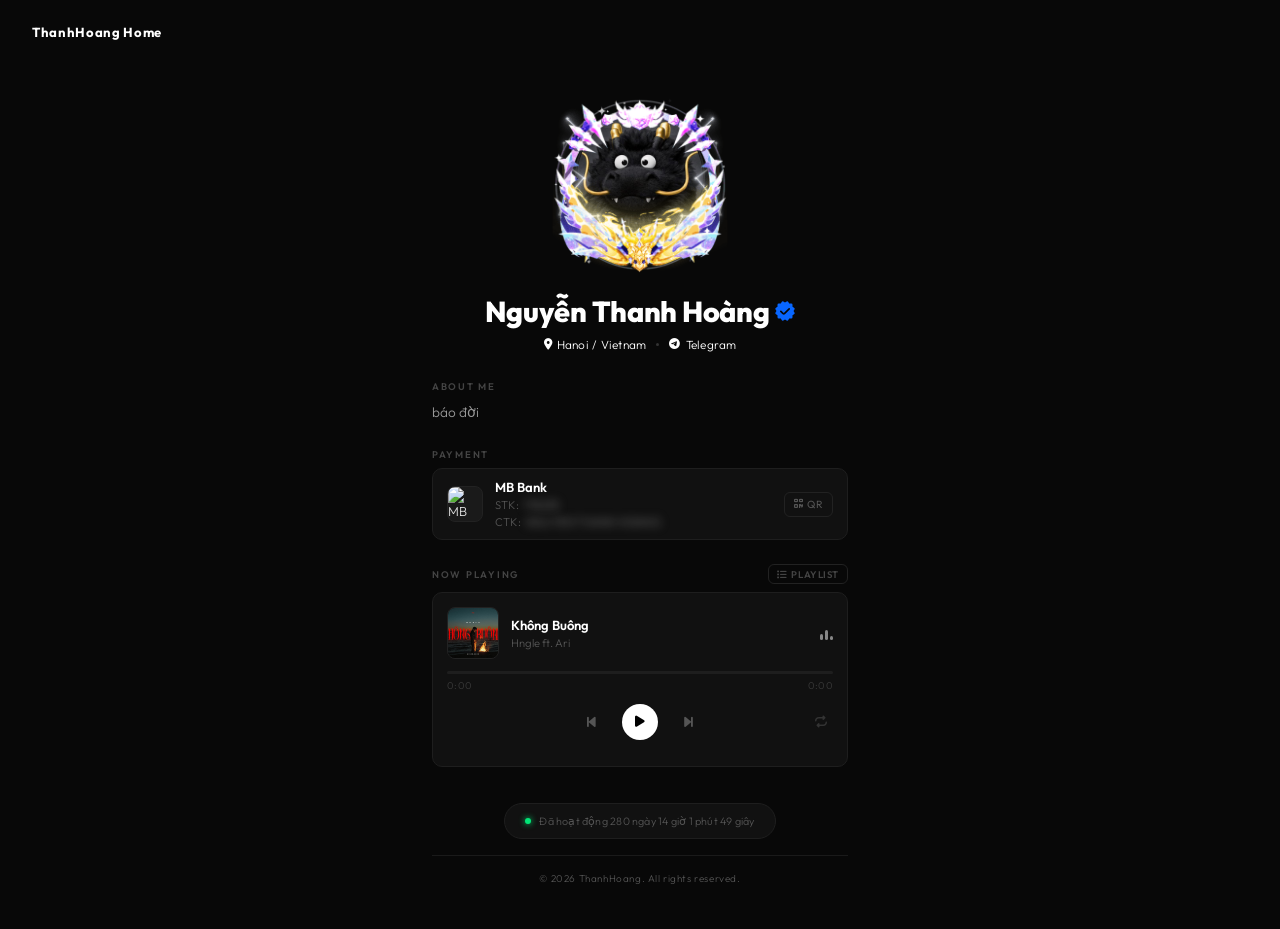
==== commit ed24dd59: "aleoo" ====
--- a/index.html
+++ b/index.html
@@ -1,5 +1,4 @@
 <!DOCTYPE html>
-
 <html lang="vi">
 <head>
   <meta charset="UTF-8"/>
@@ -10,7 +9,6 @@
   <style>
     *, *::before, *::after { box-sizing: border-box; margin: 0; padding: 0; }
 
-```
 body {
   background: #080808;
   color: #e0e0e0;
@@ -780,7 +778,6 @@
   footer { max-width: 480px; margin: 0 auto; }
   .copyright { max-width: 480px; margin: 0 auto; width: 100%; }
 }
-```
 
   </style>
 </head>
@@ -807,7 +804,6 @@
         <img class="avatar-frame" src="/assets/pic/mong-vuot-rong.png" alt="frame" loading="lazy" onerror="this.style.display='none'"/>
       </div>
 
-```
   <h1 class="hero-name">
     Nguyễn Thanh Hoàng
     <svg width="20" height="20" viewBox="0 0 24 24" xmlns="http://www.w3.org/2000/svg" style="flex-shrink:0;display:inline-block;vertical-align:middle;">
@@ -918,7 +914,6 @@
     </div>
   </section>
 </div>
-```
 
   </main>
 
@@ -1174,6 +1169,5 @@
     buildPlaylistUI();
     loadTrack(currentIndex);
   </script>
-
 </body>
 </html>
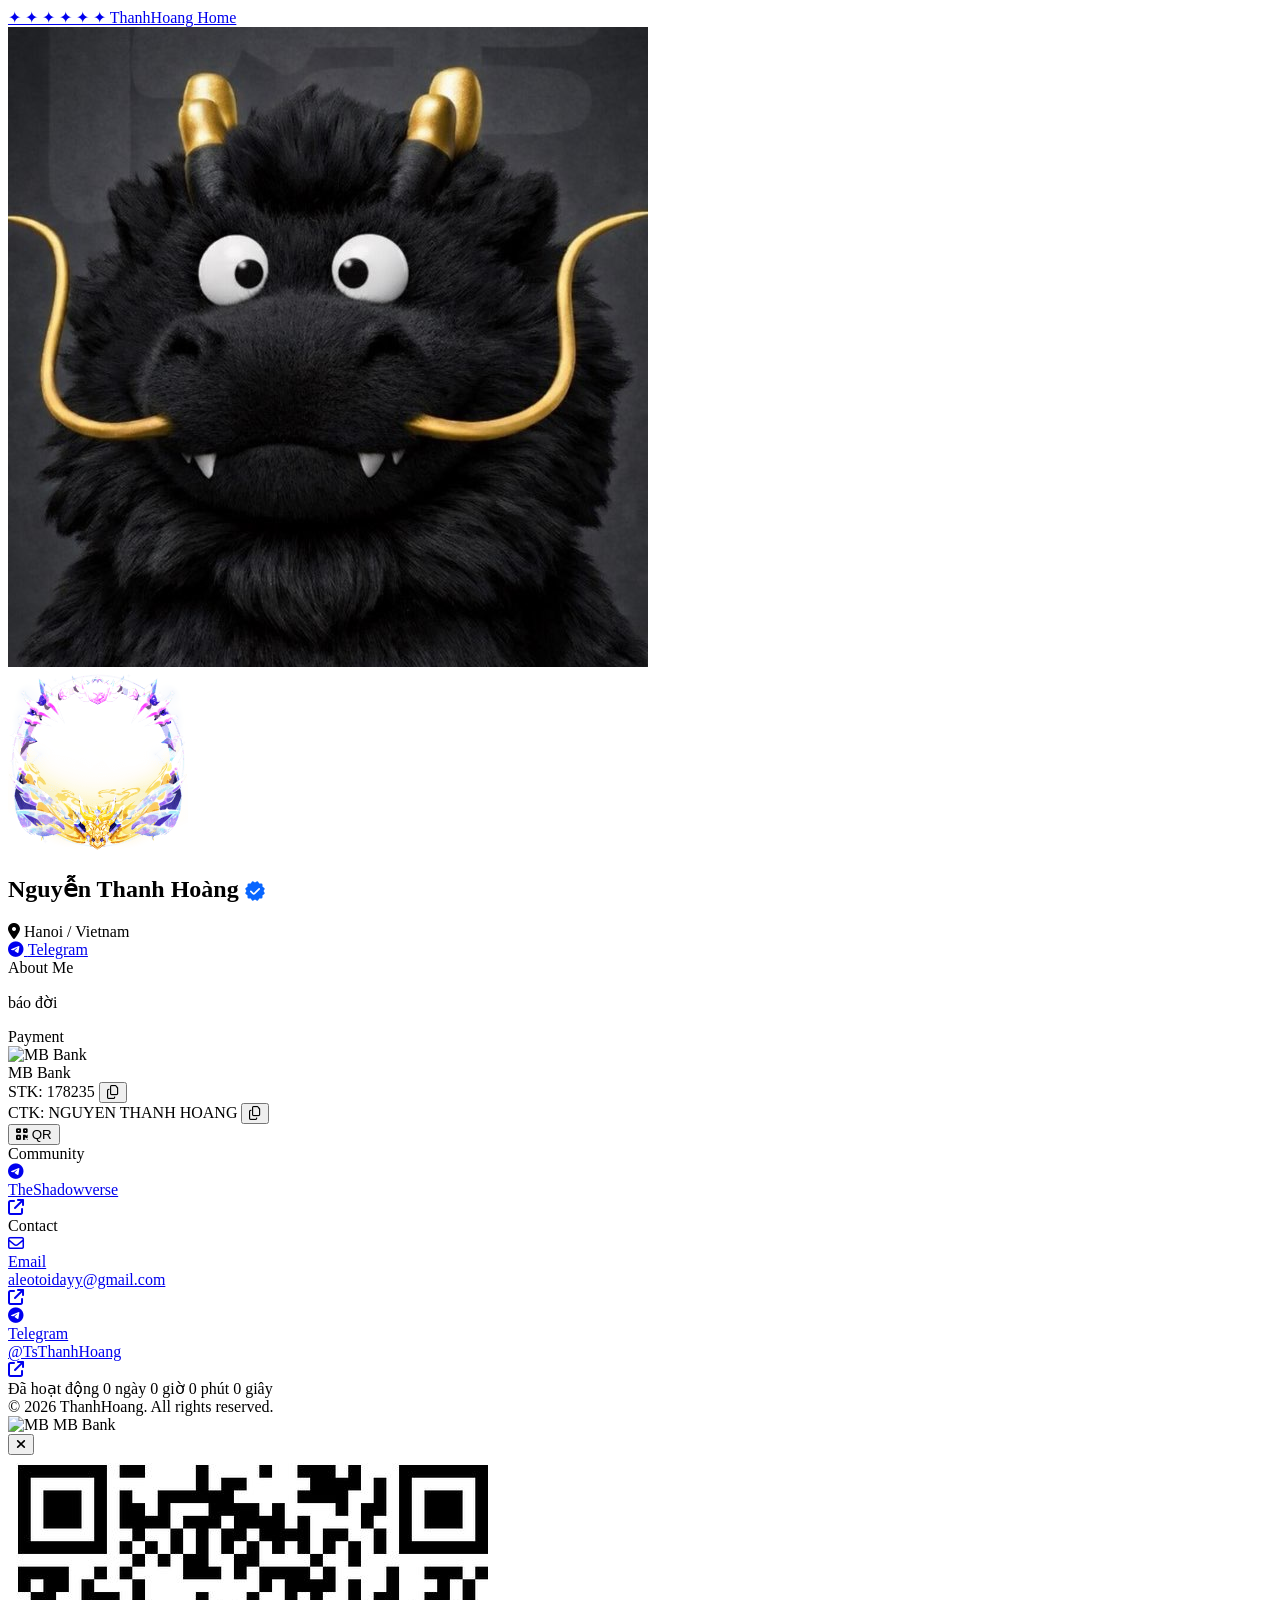
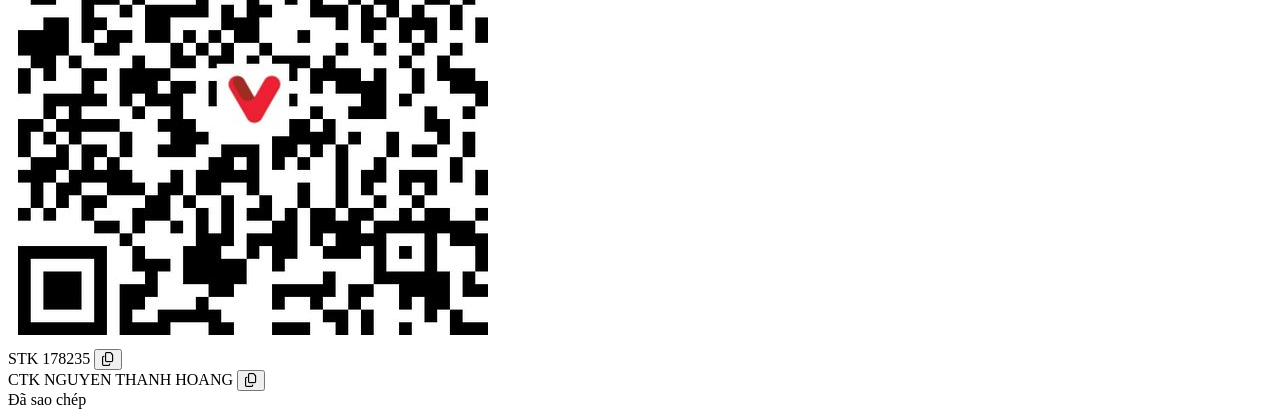
==== commit 0d5d0841: "." ====
--- a/index.html
+++ b/index.html
@@ -3,783 +3,10 @@
 <head>
   <meta charset="UTF-8"/>
   <meta name="viewport" content="width=device-width, initial-scale=1.0"/>
-  <title>Thanh Hoàng</title>
+  <title>ThanhHoang Home</title>
   <link href="https://fonts.googleapis.com/css2?family=Outfit:wght@300;400;500;600;700;800&display=swap" rel="stylesheet"/>
   <link href="https://cdnjs.cloudflare.com/ajax/libs/font-awesome/6.5.0/css/all.min.css" rel="stylesheet"/>
-  <style>
-    *, *::before, *::after { box-sizing: border-box; margin: 0; padding: 0; }
-
-body {
-  background: #080808;
-  color: #e0e0e0;
-  font-family: "Outfit", sans-serif;
-  font-weight: 300;
-  font-size: 13px;
-  min-height: 100vh;
-  overflow-x: hidden;
-}
-
-nav {
-  position: fixed;
-  top: 0; left: 0; right: 0;
-  padding: 20px 32px;
-  z-index: 100;
-  transition: opacity 0.35s ease, transform 0.35s ease;
-}
-nav.hidden {
-  opacity: 0;
-  pointer-events: none;
-  transform: translateY(-8px);
-}
-
-.nav-logo {
-  font-family: "Outfit", sans-serif;
-  font-weight: 700;
-  font-size: 0.82rem;
-  letter-spacing: 0.05em;
-  color: #fff;
-  text-decoration: none;
-  position: relative;
-  display: inline-block;
-  padding: 4px 0;
-}
-
-.star {
-  position: absolute;
-  opacity: 0;
-  color: white;
-  font-size: 6px;
-  animation: starBlink var(--d, 2s) var(--delay, 0s) ease-in-out infinite;
-  pointer-events: none;
-  line-height: 1;
-  will-change: transform, opacity;
-}
-.star.top { top: -5px; }
-.star.bot { bottom: -5px; }
-
-@keyframes starBlink {
-  0%, 100% { opacity: 0; transform: scale(0.3); }
-  50%       { opacity: 0.8; transform: scale(1); }
-}
-
-main {
-  display: flex;
-  flex-direction: column;
-  align-items: center;
-  padding: 110px 32px 20px;
-  gap: 28px;
-}
-
-.hero {
-  display: flex;
-  flex-direction: column;
-  align-items: center;
-  gap: 0;
-  width: 100%;
-  animation: fadeUp 0.7s cubic-bezier(0.22,1,0.36,1) both;
-}
-
-@keyframes fadeUp {
-  from { opacity: 0; transform: translateY(20px); }
-  to   { opacity: 1; transform: translateY(0); }
-}
-
-.avatar-wrapper {
-  position: relative;
-  width: 110px;
-  height: 110px;
-}
-
-.avatar-frame {
-  position: absolute;
-  top: 50%; left: 50%;
-  transform: translate(-50%, -50%);
-  width: 150px;
-  height: 150px;
-  object-fit: contain;
-  z-index: 2;
-  pointer-events: none;
-  animation: frameFloat 4s ease-in-out infinite;
-  will-change: transform;
-}
-
-@keyframes frameFloat {
-  0%,100% { transform: translate(-50%, -50%) translateY(0); }
-  50%      { transform: translate(-50%, -50%) translateY(-4px); }
-}
-
-.avatar-circle {
-  width: 110px; height: 110px;
-  border-radius: 50%;
-  overflow: hidden;
-  position: relative; z-index: 1;
-  border: 2px solid #222;
-  background: #111;
-  margin-top: -8px;
-}
-.avatar-circle img { width:100%; height:100%; object-fit:cover; }
-
-.hero-name {
-  font-family: "Outfit", sans-serif;
-  font-weight: 800;
-  font-size: 1.5rem;
-  color: #fff;
-  letter-spacing: -0.01em;
-  margin-top: 43px;
-  text-align: center;
-  display: flex;
-  align-items: center;
-  gap: 6px;
-  justify-content: center;
-}
-
-.hero-meta {
-  display: flex;
-  align-items: center;
-  gap: 10px;
-  flex-wrap: wrap;
-  justify-content: center;
-  margin-top: 8px;
-}
-
-.hero-location, .hero-tele {
-  display: flex;
-  align-items: center;
-  gap: 5px;
-  color: #fff;
-  font-size: 0.74rem;
-  letter-spacing: 0.02em;
-  text-decoration: none;
-  transition: opacity 0.2s;
-}
-.hero-tele:hover { opacity: 0.6; }
-.hero-location i, .hero-tele i { font-size: 0.7rem; color: #fff; }
-
-.hero-meta-dot {
-  width: 3px; height: 3px;
-  border-radius: 50%;
-  background: #333;
-}
-
-.content {
-  width: 100%;
-  max-width: 480px;
-  display: flex;
-  flex-direction: column;
-  gap: 24px;
-}
-
-.about-section {
-  width: 100%;
-  animation: fadeUp 0.7s cubic-bezier(0.22,1,0.36,1) 0.08s both;
-}
-
-.section-label {
-  font-family: "Outfit", sans-serif;
-  font-size: 0.6rem;
-  font-weight: 600;
-  letter-spacing: 0.18em;
-  text-transform: uppercase;
-  color: #444;
-  margin-bottom: 8px;
-}
-
-.about-text {
-  font-size: 0.85rem;
-  line-height: 1.8;
-  color: #999;
-}
-
-.projects-section {
-  width: 100%;
-  animation: fadeUp 0.7s cubic-bezier(0.22,1,0.36,1) 0.14s both;
-}
-
-.projects-list {
-  display: flex;
-  flex-direction: column;
-  gap: 8px;
-}
-
-.project-card {
-  background: #111;
-  border: 1px solid #1e1e1e;
-  border-radius: 10px;
-  padding: 10px 14px;
-  display: flex;
-  align-items: center;
-  gap: 12px;
-  cursor: pointer;
-  text-decoration: none;
-  transition: border-color 0.2s;
-  width: 100%;
-}
-.project-card:hover { border-color: #333; }
-
-.project-icon-wrap {
-  width: 36px; height: 36px;
-  border-radius: 8px;
-  overflow: hidden;
-  background: #1a1a1a;
-  flex-shrink: 0;
-  border: 1px solid #222;
-}
-.project-icon-wrap img { width:100%; height:100%; object-fit:cover; }
-
-.project-info { flex: 1; min-width: 0; }
-
-.project-name {
-  font-family: "Outfit", sans-serif;
-  font-size: 0.82rem;
-  font-weight: 600;
-  color: #fff;
-}
-
-.project-sub {
-  font-size: 0.7rem;
-  color: #555;
-  text-decoration: none;
-  margin-top: 3px;
-  user-select: none;
-  letter-spacing: 0.02em;
-  display: flex;
-  align-items: center;
-  gap: 5px;
-}
-
-.hidden-val {
-  filter: blur(5px);
-  transition: filter 0.25s;
-  display: inline-block;
-  color: #888;
-  text-decoration: none !important;
-}
-.hidden-val.revealed { filter: blur(0); }
-
-.copy-btn {
-  display: none;
-  background: none;
-  border: none;
-  cursor: pointer;
-  padding: 0 2px;
-  color: #555;
-  font-size: 0.65rem;
-  transition: color 0.2s;
-  flex-shrink: 0;
-}
-.copy-btn:hover { color: #aaa; }
-.copy-btn.show { display: inline-flex; }
-
-.project-qr-btn {
-  background: none;
-  border: 1px solid #222;
-  border-radius: 6px;
-  padding: 5px 9px;
-  color: #555;
-  font-size: 0.65rem;
-  cursor: pointer;
-  display: flex;
-  align-items: center;
-  gap: 4px;
-  transition: border-color 0.2s, color 0.2s;
-  flex-shrink: 0;
-  font-family: "Outfit", sans-serif;
-  letter-spacing: 0.03em;
-}
-.project-qr-btn:hover { border-color: #444; color: #aaa; }
-
-.nowplaying-section {
-  width: 100%;
-  animation: fadeUp 0.7s cubic-bezier(0.22,1,0.36,1) 0.2s both;
-}
-
-.np-card {
-  background: #111;
-  border: 1px solid #1e1e1e;
-  border-radius: 10px;
-  padding: 14px;
-  display: flex;
-  flex-direction: column;
-  gap: 12px;
-  transition: border-color 0.2s;
-}
-.np-card:hover { border-color: #2a2a2a; }
-
-.np-top {
-  display: flex;
-  align-items: center;
-  gap: 12px;
-}
-
-.np-cover {
-  width: 52px; height: 52px;
-  border-radius: 8px;
-  overflow: hidden;
-  flex-shrink: 0;
-  background: #1a1a1a;
-  border: 1px solid #222;
-  position: relative;
-}
-.np-cover img {
-  width: 100%; height: 100%;
-  object-fit: cover;
-}
-
-.np-info { flex: 1; min-width: 0; }
-
-.np-title {
-  font-family: "Outfit", sans-serif;
-  font-size: 0.82rem;
-  font-weight: 600;
-  color: #fff;
-  white-space: nowrap;
-  overflow: hidden;
-  text-overflow: ellipsis;
-}
-
-.np-artist {
-  font-size: 0.7rem;
-  color: #555;
-  margin-top: 3px;
-  white-space: nowrap;
-  overflow: hidden;
-  text-overflow: ellipsis;
-}
-
-.np-eq {
-  display: flex;
-  align-items: flex-end;
-  gap: 2px;
-  height: 14px;
-  flex-shrink: 0;
-}
-.np-eq span {
-  display: block;
-  width: 3px;
-  border-radius: 2px;
-  background: #fff;
-  opacity: 0.5;
-  transform-origin: bottom;
-}
-.np-eq.active span:nth-child(1) { animation: eq 0.8s 0.0s ease-in-out infinite alternate; }
-.np-eq.active span:nth-child(2) { animation: eq 0.8s 0.15s ease-in-out infinite alternate; }
-.np-eq.active span:nth-child(3) { animation: eq 0.8s 0.3s ease-in-out infinite alternate; }
-.np-eq span:nth-child(1) { height: 6px; }
-.np-eq span:nth-child(2) { height: 10px; }
-.np-eq span:nth-child(3) { height: 4px; }
-@keyframes eq {
-  from { height: 3px; opacity: 0.3; }
-  to   { height: 14px; opacity: 0.8; }
-}
-
-.np-progress-wrap {
-  display: flex;
-  flex-direction: column;
-  gap: 5px;
-}
-
-.np-progress {
-  width: 100%;
-  height: 3px;
-  background: #1e1e1e;
-  border-radius: 99px;
-  cursor: pointer;
-  position: relative;
-  overflow: hidden;
-}
-.np-progress-fill {
-  height: 100%;
-  background: #fff;
-  border-radius: 99px;
-  width: 0%;
-  transition: width 0.3s linear;
-  pointer-events: none;
-}
-.np-progress:hover .np-progress-fill { background: #ccc; }
-
-.np-times {
-  display: flex;
-  justify-content: space-between;
-  font-size: 0.62rem;
-  color: #3a3a3a;
-  letter-spacing: 0.03em;
-}
-
-.np-controls {
-  display: flex;
-  align-items: center;
-  justify-content: center;
-  gap: 20px;
-  position: relative;
-}
-
-.np-btn {
-  background: none;
-  border: none;
-  cursor: pointer;
-  color: #555;
-  font-size: 0.85rem;
-  padding: 6px;
-  border-radius: 50%;
-  transition: color 0.2s, transform 0.15s;
-  display: flex;
-  align-items: center;
-  justify-content: center;
-}
-.np-btn:hover { color: #ccc; transform: scale(1.1); }
-.np-btn:active { transform: scale(0.92); }
-
-.np-btn-play {
-  background: #fff;
-  color: #000 !important;
-  width: 36px; height: 36px;
-  font-size: 0.8rem;
-  border-radius: 50%;
-  transition: background 0.2s, transform 0.15s;
-}
-.np-btn-play:hover { background: #ccc; transform: scale(1.08); }
-.np-btn-play:active { transform: scale(0.92); }
-
-.np-btn-loop {
-  position: absolute;
-  right: 0;
-  font-size: 0.75rem;
-  color: #333;
-  transition: color 0.2s, transform 0.15s;
-}
-.np-btn-loop:hover { color: #aaa; transform: scale(1.1); }
-.np-btn-loop.active { color: #fff; }
-.np-btn-loop.active-once { color: #fff; }
-
-.np-btn-loop .loop-badge {
-  position: absolute;
-  top: -1px;
-  right: -1px;
-  font-size: 0.42rem;
-  font-weight: 700;
-  color: #000;
-  background: #fff;
-  border-radius: 99px;
-  width: 10px; height: 10px;
-  display: none;
-  align-items: center;
-  justify-content: center;
-  line-height: 1;
-  font-family: "Outfit", sans-serif;
-}
-.np-btn-loop.active-once .loop-badge { display: flex; }
-
-.np-playlist {
-  overflow: hidden;
-  max-height: 0;
-  transition: max-height 0.35s cubic-bezier(0.22,1,0.36,1), opacity 0.25s ease;
-  opacity: 0;
-}
-.np-playlist.open { max-height: 400px; opacity: 1; }
-
-.np-playlist-inner {
-  border-top: 1px solid #1a1a1a;
-  padding-top: 10px;
-  display: flex;
-  flex-direction: column;
-  gap: 2px;
-}
-
-.np-pl-item {
-  display: flex;
-  align-items: center;
-  gap: 10px;
-  padding: 7px 8px;
-  border-radius: 8px;
-  cursor: pointer;
-  transition: background 0.15s;
-}
-.np-pl-item:hover { background: #1a1a1a; }
-.np-pl-item.active { background: #1e1e1e; }
-
-.np-pl-cover {
-  width: 32px; height: 32px;
-  border-radius: 6px;
-  overflow: hidden;
-  flex-shrink: 0;
-  background: #1a1a1a;
-  border: 1px solid #222;
-}
-.np-pl-cover img { width: 100%; height: 100%; object-fit: cover; }
-
-.np-pl-info { flex: 1; min-width: 0; }
-.np-pl-title {
-  font-size: 0.75rem;
-  font-weight: 600;
-  color: #ccc;
-  white-space: nowrap;
-  overflow: hidden;
-  text-overflow: ellipsis;
-}
-.np-pl-item.active .np-pl-title { color: #fff; }
-
-.np-pl-artist {
-  font-size: 0.65rem;
-  color: #444;
-  margin-top: 2px;
-  white-space: nowrap;
-  overflow: hidden;
-  text-overflow: ellipsis;
-}
-
-.np-pl-eq {
-  display: flex;
-  align-items: flex-end;
-  gap: 1.5px;
-  height: 12px;
-  flex-shrink: 0;
-  opacity: 0;
-  transition: opacity 0.2s;
-}
-.np-pl-item.active.playing .np-pl-eq { opacity: 1; }
-.np-pl-eq span {
-  display: block;
-  width: 2.5px;
-  border-radius: 2px;
-  background: #fff;
-  opacity: 0.6;
-}
-.np-pl-item.active.playing .np-pl-eq span:nth-child(1) { animation: eq 0.8s 0.0s ease-in-out infinite alternate; }
-.np-pl-item.active.playing .np-pl-eq span:nth-child(2) { animation: eq 0.8s 0.15s ease-in-out infinite alternate; }
-.np-pl-item.active.playing .np-pl-eq span:nth-child(3) { animation: eq 0.8s 0.3s ease-in-out infinite alternate; }
-.np-pl-eq span:nth-child(1) { height: 5px; }
-.np-pl-eq span:nth-child(2) { height: 9px; }
-.np-pl-eq span:nth-child(3) { height: 4px; }
-
-.nowplaying-header {
-  display: flex;
-  align-items: center;
-  justify-content: space-between;
-  margin-bottom: 8px;
-}
-.np-playlist-toggle {
-  background: none;
-  border: 1px solid #222;
-  border-radius: 6px;
-  padding: 3px 8px;
-  color: #444;
-  font-size: 0.6rem;
-  cursor: pointer;
-  display: flex;
-  align-items: center;
-  gap: 4px;
-  transition: border-color 0.2s, color 0.2s;
-  font-family: "Outfit", sans-serif;
-  letter-spacing: 0.06em;
-  text-transform: uppercase;
-  font-weight: 600;
-}
-.np-playlist-toggle:hover { border-color: #444; color: #aaa; }
-.np-playlist-toggle.open { border-color: #333; color: #888; }
-
-.divider-wrap {
-  display: flex;
-  justify-content: center;
-  padding: 0 32px;
-}
-.divider {
-  width: 100%;
-  max-width: 480px;
-  height: 1px;
-  background: #1a1a1a;
-}
-
-footer {
-  padding: 16px 32px 16px;
-  display: flex;
-  flex-direction: column;
-  align-items: center;
-  gap: 6px;
-  width: 100%;
-}
-
-.uptime-box {
-  background: #111;
-  border: 1px solid #1e1e1e;
-  border-radius: 99px;
-  padding: 10px 20px;
-  display: flex;
-  align-items: center;
-  gap: 8px;
-  font-size: 0.67rem;
-  color: #555;
-  letter-spacing: 0.02em;
-}
-
-.uptime-dot {
-  width: 6px; height: 6px;
-  border-radius: 50%;
-  background: #00e676;
-  box-shadow: 0 0 6px #00e676;
-  animation: pulse 1.4s ease-in-out infinite;
-  flex-shrink: 0;
-}
-@keyframes pulse {
-  0%,100% { opacity: 1; box-shadow: 0 0 8px #00e676; }
-  50%      { opacity: 0.2; box-shadow: 0 0 2px #00e676; }
-}
-
-.copyright {
-  font-size: 0.62rem;
-  color: #555;
-  letter-spacing: 0.06em;
-  text-align: center;
-  padding: 16px 32px 44px;
-}
-
-.project-sub a, .project-sub span { color: inherit; text-decoration: none; }
-.hidden-val { color: #888 !important; text-decoration: none !important; }
-
-.toast {
-  position: fixed;
-  top: 32px; left: 50%;
-  transform: translateX(-50%) translateY(-10px);
-  background: #1e1e1e;
-  border: 1px solid #333;
-  color: #aaa;
-  font-size: 0.7rem;
-  padding: 7px 16px;
-  border-radius: 99px;
-  opacity: 0;
-  pointer-events: none;
-  transition: opacity 0.2s, transform 0.2s;
-  white-space: nowrap;
-  z-index: 999;
-}
-.toast.show {
-  opacity: 1;
-  transform: translateX(-50%) translateY(0);
-}
-
-.qr-overlay {
-  position: fixed;
-  inset: 0;
-  background: rgba(0,0,0,0.75);
-  backdrop-filter: blur(6px);
-  -webkit-backdrop-filter: blur(6px);
-  z-index: 200;
-  display: flex;
-  align-items: center;
-  justify-content: center;
-  opacity: 0;
-  pointer-events: none;
-  transition: opacity 0.25s ease;
-}
-.qr-overlay.open { opacity: 1; pointer-events: all; }
-
-.qr-modal {
-  background: #111;
-  border: 1px solid #222;
-  border-radius: 16px;
-  padding: 24px;
-  display: flex;
-  flex-direction: column;
-  align-items: center;
-  gap: 16px;
-  width: 260px;
-  transform: translateY(10px) scale(0.97);
-  transition: transform 0.25s cubic-bezier(0.22,1,0.36,1);
-}
-.qr-overlay.open .qr-modal { transform: translateY(0) scale(1); }
-
-.qr-modal-header {
-  display: flex;
-  align-items: center;
-  justify-content: space-between;
-  width: 100%;
-}
-
-.qr-modal-title {
-  font-family: "Outfit", sans-serif;
-  font-weight: 700;
-  font-size: 0.85rem;
-  color: #fff;
-  display: flex;
-  align-items: center;
-  gap: 8px;
-}
-.qr-modal-title img { width: 22px; height: 22px; border-radius: 5px; object-fit: cover; }
-
-.qr-close {
-  background: none;
-  border: none;
-  color: #444;
-  font-size: 0.9rem;
-  cursor: pointer;
-  transition: color 0.2s;
-  padding: 2px;
-}
-.qr-close:hover { color: #aaa; }
-
-.qr-img-wrap {
-  width: 190px; height: 190px;
-  border-radius: 10px;
-  overflow: hidden;
-  background: #fff;
-  display: flex;
-  align-items: center;
-  justify-content: center;
-}
-.qr-img-wrap img { width: 100%; height: 100%; object-fit: contain; }
-
-.qr-info { width: 100%; display: flex; flex-direction: column; gap: 6px; }
-
-.qr-info-row {
-  display: flex;
-  justify-content: space-between;
-  align-items: center;
-  background: #161616;
-  border-radius: 7px;
-  padding: 7px 10px;
-}
-
-.qr-info-label { font-size: 0.65rem; color: #444; letter-spacing: 0.05em; }
-
-.qr-info-val {
-  font-size: 0.72rem;
-  color: #ccc;
-  font-weight: 500;
-  display: flex;
-  align-items: center;
-  gap: 6px;
-}
-
-.qr-copy {
-  background: none;
-  border: none;
-  color: #444;
-  font-size: 0.65rem;
-  cursor: pointer;
-  transition: color 0.2s;
-  padding: 0;
-}
-.qr-copy:hover { color: #aaa; }
-
-@media (min-width: 768px) {
-  main { padding: 120px 48px 28px; }
-  .hero-name { font-size: 1.8rem; }
-  .avatar-wrapper { width: 130px; height: 130px; }
-  .avatar-circle { width: 130px; height: 130px; }
-  .avatar-frame { width: 175px; height: 175px; }
-  .content { max-width: 480px; }
-  .divider { max-width: 480px; }
-}
-
-@media (min-width: 1024px) {
-  main { padding: 120px 32px 20px; max-width: 480px; margin: 0 auto; }
-  .content { max-width: 480px; }
-  .divider-wrap { max-width: 480px; margin: 0 auto; padding: 0 32px; }
-  .divider { max-width: 100%; }
-  footer { max-width: 480px; margin: 0 auto; }
-  .copyright { max-width: 480px; margin: 0 auto; width: 100%; }
-}
-
-  </style>
+  <link rel="stylesheet" href="style.css"/>
 </head>
 <body>
 
@@ -804,117 +31,106 @@
         <img class="avatar-frame" src="/assets/pic/mong-vuot-rong.png" alt="frame" loading="lazy" onerror="this.style.display='none'"/>
       </div>
 
-  <h1 class="hero-name">
-    Nguyễn Thanh Hoàng
-    <svg width="20" height="20" viewBox="0 0 24 24" xmlns="http://www.w3.org/2000/svg" style="flex-shrink:0;display:inline-block;vertical-align:middle;">
-      <path d="M8.004 1.183a1.5 1.5 0 0 1 2.049-.55L12 1.759 13.947.634a1.5 1.5 0 0 1 2.05.549L17.045 3H19.5A1.5 1.5 0 0 1 21 4.5v2.453l1.817 1.05a1.5 1.5 0 0 1 .55 2.049L22.241 12l1.124 1.947a1.5 1.5 0 0 1-.55 2.05L21 17.044V19.5a1.5 1.5 0 0 1-1.5 1.5h-2.454l-1.05 1.817a1.5 1.5 0 0 1-2.048.549L12 22.241l-1.948 1.125a1.5 1.5 0 0 1-2.049-.549L6.955 21H4.5A1.5 1.5 0 0 1 3 19.5v-2.455l-1.817-1.049a1.5 1.5 0 0 1-.549-2.049L1.758 12 .634 10.053a1.5 1.5 0 0 1 .549-2.05L3 6.954V4.5A1.5 1.5 0 0 1 4.5 3h2.454l1.05-1.817Zm9.703 9.024a1 1 0 0 0-1.414-1.414l-5.44 5.44a.5.5 0 0 1-.707 0l-2.439-2.44a1 1 0 0 0-1.414 1.414l2.44 2.44a2.5 2.5 0 0 0 3.535 0l5.44-5.44Z" fill="#0866FF"/>
-    </svg>
-  </h1>
+      <h1 class="hero-name">
+        Nguyễn Thanh Hoàng
+        <svg width="20" height="20" viewBox="0 0 24 24" xmlns="http://www.w3.org/2000/svg" style="flex-shrink:0;display:inline-block;vertical-align:middle;">
+          <path d="M8.004 1.183a1.5 1.5 0 0 1 2.049-.55L12 1.759 13.947.634a1.5 1.5 0 0 1 2.05.549L17.045 3H19.5A1.5 1.5 0 0 1 21 4.5v2.453l1.817 1.05a1.5 1.5 0 0 1 .55 2.049L22.241 12l1.124 1.947a1.5 1.5 0 0 1-.55 2.05L21 17.044V19.5a1.5 1.5 0 0 1-1.5 1.5h-2.454l-1.05 1.817a1.5 1.5 0 0 1-2.048.549L12 22.241l-1.948 1.125a1.5 1.5 0 0 1-2.049-.549L6.955 21H4.5A1.5 1.5 0 0 1 3 19.5v-2.455l-1.817-1.049a1.5 1.5 0 0 1-.549-2.049L1.758 12 .634 10.053a1.5 1.5 0 0 1 .549-2.05L3 6.954V4.5A1.5 1.5 0 0 1 4.5 3h2.454l1.05-1.817Zm9.703 9.024a1 1 0 0 0-1.414-1.414l-5.44 5.44a.5.5 0 0 1-.707 0l-2.439-2.44a1 1 0 0 0-1.414 1.414l2.44 2.44a2.5 2.5 0 0 0 3.535 0l5.44-5.44Z" fill="#0866FF"/>
+        </svg>
+      </h1>
 
-  <div class="hero-meta">
-    <div class="hero-location">
-      <i class="fa-solid fa-location-dot"></i>
-      <span>Hanoi / Vietnam</span>
-    </div>
-    <div class="hero-meta-dot"></div>
-    <a href="https://t.me/aleotoidayy" class="hero-tele" target="_blank">
-      <i class="fa-brands fa-telegram"></i>
-      <span>Telegram</span>
-    </a>
-  </div>
-</section>
+      <div class="hero-meta">
+        <div class="hero-location">
+          <i class="fa-solid fa-location-dot"></i>
+          <span>Hanoi / Vietnam</span>
+        </div>
+        <div class="hero-meta-dot"></div>
+        <a href="https://t.me/TsThanhHoang" class="hero-tele" target="_blank">
+          <i class="fa-brands fa-telegram"></i>
+          <span>Telegram</span>
+        </a>
+      </div>
+    </section>
 
-<div class="content">
-  <section class="about-section">
-    <div class="section-label">About Me</div>
-    <p class="about-text">báo đời</p>
-  </section>
+    <div class="content">
+      <section class="about-section">
+        <div class="section-label">About Me</div>
+        <p class="about-text">báo đời</p>
+      </section>
 
-  <section class="projects-section">
-    <div class="section-label">Payment</div>
-    <div class="projects-list">
-      <div class="project-card" onclick="toggleReveal()">
-        <div class="project-icon-wrap">
-          <img src="https://is1-ssl.mzstatic.com/image/thumb/Purple211/v4/c0/af/9b/c0af9bc6-d304-6184-2e13-ffa41709bac8/AppIcon-0-0-1x_U007emarketing-0-8-0-0-85-220.png/512x512bb.jpg" alt="MB Bank" loading="lazy"/>
-        </div>
-        <div class="project-info">
-          <div class="project-name">MB Bank</div>
-          <div class="project-sub">
-            STK: <span class="hidden-val" id="stk">178235</span>
-            <button class="copy-btn" id="copy-stk" onclick="event.stopPropagation(); copyVal('stk')">
-              <i class="fa-regular fa-copy"></i>
-            </button>
-          </div>
-          <div class="project-sub">
-            CTK: <span class="hidden-val" id="ctk">NGUYEN THANH HOANG</span>
-            <button class="copy-btn" id="copy-ctk" onclick="event.stopPropagation(); copyVal('ctk')">
-              <i class="fa-regular fa-copy"></i>
+      <section class="projects-section">
+        <div class="section-label">Payment</div>
+        <div class="projects-list">
+          <div class="project-card" onclick="toggleReveal()">
+            <div class="project-icon-wrap">
+              <img src="https://is1-ssl.mzstatic.com/image/thumb/Purple211/v4/c0/af/9b/c0af9bc6-d304-6184-2e13-ffa41709bac8/AppIcon-0-0-1x_U007emarketing-0-8-0-0-85-220.png/512x512bb.jpg" alt="MB Bank" loading="lazy"/>
+            </div>
+            <div class="project-info">
+              <div class="project-name">MB Bank</div>
+              <div class="project-sub">
+                STK: <span class="hidden-val" id="stk">178235</span>
+                <button class="copy-btn" id="copy-stk" onclick="event.stopPropagation(); copyVal('stk')">
+                  <i class="fa-regular fa-copy"></i>
+                </button>
+              </div>
+              <div class="project-sub">
+                CTK: <span class="hidden-val" id="ctk">NGUYEN THANH HOANG</span>
+                <button class="copy-btn" id="copy-ctk" onclick="event.stopPropagation(); copyVal('ctk')">
+                  <i class="fa-regular fa-copy"></i>
+                </button>
+              </div>
+            </div>
+            <button class="project-qr-btn" onclick="event.stopPropagation(); openQR()">
+              <i class="fa-solid fa-qrcode"></i> QR
             </button>
           </div>
         </div>
-        <button class="project-qr-btn" onclick="event.stopPropagation(); openQR()">
-          <i class="fa-solid fa-qrcode"></i> QR
-        </button>
-      </div>
+      </section>
+
+      <section class="community-section">
+        <div class="section-label">Community</div>
+        <a href="https://t.me/theshadowversee" target="_blank" class="community-card">
+          <div class="community-icon-wrap">
+            <i class="fa-brands fa-telegram"></i>
+          </div>
+          <div class="community-info">
+            <div class="community-name">TheShadowverse</div>
+          </div>
+          <div class="community-arrow">
+            <i class="fa-solid fa-arrow-up-right-from-square"></i>
+          </div>
+        </a>
+      </section>
+
+      <section class="contact-section">
+        <div class="section-label">Contact</div>
+        <div class="contact-list">
+          <a href="mailto:aleotoidayy@gmail.com" class="contact-item">
+            <div class="contact-icon-wrap">
+              <i class="fa-regular fa-envelope"></i>
+            </div>
+            <div class="contact-info">
+              <div class="contact-label">Email</div>
+              <div class="contact-val">aleotoidayy@gmail.com</div>
+            </div>
+            <div class="contact-arrow">
+              <i class="fa-solid fa-arrow-up-right-from-square"></i>
+            </div>
+          </a>
+          <a href="https://t.me/TsThanhHoang" target="_blank" class="contact-item">
+            <div class="contact-icon-wrap">
+              <i class="fa-brands fa-telegram"></i>
+            </div>
+            <div class="contact-info">
+              <div class="contact-label">Telegram</div>
+              <div class="contact-val">@TsThanhHoang</div>
+            </div>
+            <div class="contact-arrow">
+              <i class="fa-solid fa-arrow-up-right-from-square"></i>
+            </div>
+          </a>
+        </div>
+      </section>
     </div>
-  </section>
-
-  <section class="nowplaying-section">
-    <div class="nowplaying-header">
-      <div class="section-label" style="margin-bottom:0">Now Playing</div>
-      <button class="np-playlist-toggle" id="plToggleBtn" onclick="togglePlaylist()">
-        <i class="fa-solid fa-list"></i> Playlist
-      </button>
-    </div>
-
-    <div class="np-card">
-      <div class="np-top">
-        <div class="np-cover" id="npCover">
-          <img id="npImg" src="/assets/pic/khongbuong.png" alt="cover" loading="lazy"
-               onerror="this.src='https://via.placeholder.com/52x52/111/333?text=♪'"/>
-        </div>
-        <div class="np-info">
-          <div class="np-title" id="npTitle">Không Buông</div>
-          <div class="np-artist" id="npArtist">Hngle ft. Ari</div>
-        </div>
-        <div class="np-eq" id="npEq">
-          <span></span><span></span><span></span>
-        </div>
-      </div>
-
-      <div class="np-progress-wrap">
-        <div class="np-progress" id="npProgressBar" onclick="seekAudio(event)">
-          <div class="np-progress-fill" id="npFill"></div>
-        </div>
-        <div class="np-times">
-          <span id="npCurrent">0:00</span>
-          <span id="npDuration">0:00</span>
-        </div>
-      </div>
-
-      <div class="np-controls">
-        <button class="np-btn" onclick="prevTrack()" title="Bài trước">
-          <i class="fa-solid fa-backward-step"></i>
-        </button>
-        <button class="np-btn np-btn-play" id="npPlayBtn" onclick="togglePlay()" title="Play/Pause">
-          <i class="fa-solid fa-play" id="npPlayIcon"></i>
-        </button>
-        <button class="np-btn" onclick="nextTrack()" title="Bài tiếp">
-          <i class="fa-solid fa-forward-step"></i>
-        </button>
-        <button class="np-btn np-btn-loop" id="loopBtn" onclick="cycleLoop()" title="Lặp">
-          <i class="fa-solid fa-repeat" id="loopIcon"></i>
-          <span class="loop-badge">1</span>
-        </button>
-      </div>
-
-      <div class="np-playlist" id="npPlaylist">
-        <div class="np-playlist-inner" id="npPlaylistInner"></div>
-      </div>
-    </div>
-  </section>
-</div>
-
   </main>
 
   <footer>
@@ -960,214 +176,8 @@
 
   <div class="toast" id="toast">Đã sao chép</div>
 
-  <script>
-    const startTime = new Date('2026-03-01T00:00:00+07:00').getTime();
-    function updateUptime() {
-      const e = Math.floor((Date.now() - startTime) / 1000);
-      document.getElementById('ut-days').textContent  = Math.floor(e / 86400);
-      document.getElementById('ut-hours').textContent = Math.floor((e % 86400) / 3600);
-      document.getElementById('ut-mins').textContent  = Math.floor((e % 3600) / 60);
-      document.getElementById('ut-secs').textContent  = e % 60;
-    }
-    updateUptime();
-    setInterval(updateUptime, 1000);
+  <audio id="bgMusic" preload="auto"></audio>
 
-    const navbar = document.getElementById('navbar');
-    window.addEventListener('scroll', () => {
-      navbar.classList.toggle('hidden', window.scrollY > 40);
-    });
-
-    let revealed = false;
-    function toggleReveal() {
-      revealed = !revealed;
-      document.getElementById('stk').classList.toggle('revealed', revealed);
-      document.getElementById('ctk').classList.toggle('revealed', revealed);
-      document.getElementById('copy-stk').classList.toggle('show', revealed);
-      document.getElementById('copy-ctk').classList.toggle('show', revealed);
-    }
-
-    let toastTimer;
-    function showToast(msg) {
-      const toast = document.getElementById('toast');
-      toast.textContent = msg || 'Đã sao chép';
-      toast.classList.add('show');
-      clearTimeout(toastTimer);
-      toastTimer = setTimeout(() => toast.classList.remove('show'), 1800);
-    }
-    function copyVal(id) {
-      navigator.clipboard.writeText(document.getElementById(id).textContent).then(() => showToast());
-    }
-    function copyText(val) {
-      navigator.clipboard.writeText(val).then(() => showToast());
-    }
-
-    function openQR() { document.getElementById('qrOverlay').classList.add('open'); document.body.style.overflow = 'hidden'; }
-    function closeQR() { document.getElementById('qrOverlay').classList.remove('open'); document.body.style.overflow = ''; }
-    function closeQROutside(e) { if (e.target === document.getElementById('qrOverlay')) closeQR(); }
-    document.addEventListener('keydown', e => { if (e.key === 'Escape') closeQR(); });
-
-    const playlist = [
-      { title: "Không Buông",        artist: "Hngle ft. Ari",                      src: "/assets/music/khongbuong.mp3",     cover: "/assets/pic/khongbuong.png" },
-      { title: "Khoan Thai",          artist: "Khải Đăng",                           src: "/assets/music/khoanthai.mp3",      cover: "/assets/pic/khoanthai.png" },
-      { title: "Kiếp Tơ Tằm",        artist: "Nguyễn Phi Hải ft. Danh Vũ Linh",    src: "/assets/music/kieptotam.mp3",      cover: "/assets/pic/kieptotam.png" },
-      { title: "2AM",                 artist: "JustaTee ft. Big Daddy",              src: "/assets/music/2am.mp3",            cover: "/assets/pic/2am.png" },
-      { title: "Gió",                 artist: "Jank",                                src: "/assets/music/gio.mp3",            cover: "/assets/pic/gio.png" },
-      { title: "Ngày Mai Em Đi Mất", artist: "Khải Đăng ft. Đạt G",                src: "/assets/music/ngaymaiemdimat.mp3", cover: "/assets/pic/ngaymaiemdimat.png" },
-    ];
-
-    let currentIndex = 0;
-    let isPlaying    = false;
-    let loopMode     = 0;
-    const audio      = new Audio();
-
-    const loopBtn = document.getElementById('loopBtn');
-    function cycleLoop() {
-      loopMode = (loopMode + 1) % 3;
-      loopBtn.classList.remove('active', 'active-once');
-      if (loopMode === 1) { loopBtn.classList.add('active'); showToast('Lặp tất cả'); }
-      else if (loopMode === 2) { loopBtn.classList.add('active-once'); showToast('Lặp bài này'); }
-      else { showToast('Tắt lặp'); }
-    }
-
-    let playlistOpen = false;
-    function togglePlaylist() {
-      playlistOpen = !playlistOpen;
-      document.getElementById('npPlaylist').classList.toggle('open', playlistOpen);
-      document.getElementById('plToggleBtn').classList.toggle('open', playlistOpen);
-    }
-
-    function buildPlaylistUI() {
-      const inner = document.getElementById('npPlaylistInner');
-      inner.innerHTML = '';
-      playlist.forEach((track, i) => {
-        const item = document.createElement('div');
-        item.className = 'np-pl-item' + (i === currentIndex ? ' active' : '') + (i === currentIndex && isPlaying ? ' playing' : '');
-        item.dataset.index = i;
-        item.innerHTML = `
-          <div class="np-pl-cover">
-            <img src="${track.cover}" alt="${track.title}" loading="lazy" onerror="this.src='https://via.placeholder.com/32x32/111/333?text=♪'"/>
-          </div>
-          <div class="np-pl-info">
-            <div class="np-pl-title">${track.title}</div>
-            <div class="np-pl-artist">${track.artist}</div>
-          </div>
-          <div class="np-pl-eq"><span></span><span></span><span></span></div>
-        `;
-        item.addEventListener('click', () => {
-          currentIndex = i;
-          loadTrack(currentIndex);
-          audio.play().catch(() => {});
-        });
-        inner.appendChild(item);
-      });
-    }
-
-    function updatePlaylistUI() {
-      document.querySelectorAll('.np-pl-item').forEach((item, i) => {
-        item.classList.toggle('active', i === currentIndex);
-        item.classList.toggle('playing', i === currentIndex && isPlaying);
-      });
-    }
-
-    function loadTrack(index) {
-      const track = playlist[index];
-      audio.src = track.src;
-      document.getElementById('npTitle').textContent  = track.title;
-      document.getElementById('npArtist').textContent = track.artist;
-      document.getElementById('npImg').src = track.cover;
-      document.getElementById('npFill').style.width = '0%';
-      document.getElementById('npCurrent').textContent  = '0:00';
-      document.getElementById('npDuration').textContent = '0:00';
-      updatePlaylistUI();
-    }
-
-    function togglePlay() {
-      if (isPlaying) { audio.pause(); }
-      else { audio.play().catch(() => {}); }
-    }
-
-    function prevTrack() {
-      if (audio.currentTime > 3) {
-        audio.currentTime = 0;
-      } else {
-        currentIndex = (currentIndex - 1 + playlist.length) % playlist.length;
-        loadTrack(currentIndex);
-        audio.play().catch(() => {});
-      }
-    }
-
-    function nextTrack() {
-      currentIndex = (currentIndex + 1) % playlist.length;
-      loadTrack(currentIndex);
-      audio.play().catch(() => {});
-    }
-
-    function seekAudio(e) {
-      if (!audio.duration) return;
-      const bar  = document.getElementById('npProgressBar');
-      const rect = bar.getBoundingClientRect();
-      const ratio = Math.max(0, Math.min(1, (e.clientX - rect.left) / rect.width));
-      audio.currentTime = ratio * audio.duration;
-    }
-
-    function fmtTime(s) {
-      if (isNaN(s) || s < 0) return '0:00';
-      const m   = Math.floor(s / 60);
-      const sec = Math.floor(s % 60);
-      return `${m}:${sec.toString().padStart(2, '0')}`;
-    }
-
-    audio.addEventListener('play', () => {
-      isPlaying = true;
-      document.getElementById('npPlayIcon').className = 'fa-solid fa-pause';
-      document.getElementById('npEq').classList.add('active');
-      updatePlaylistUI();
-    });
-
-    audio.addEventListener('pause', () => {
-      isPlaying = false;
-      document.getElementById('npPlayIcon').className = 'fa-solid fa-play';
-      document.getElementById('npEq').classList.remove('active');
-      updatePlaylistUI();
-    });
-
-    audio.addEventListener('timeupdate', () => {
-      if (!audio.duration) return;
-      const pct       = (audio.currentTime / audio.duration) * 100;
-      const remaining = audio.duration - audio.currentTime;
-      document.getElementById('npFill').style.width     = pct + '%';
-      document.getElementById('npCurrent').textContent  = fmtTime(audio.currentTime);
-      document.getElementById('npDuration').textContent = '-' + fmtTime(remaining);
-    });
-
-    audio.addEventListener('loadedmetadata', () => {
-      document.getElementById('npDuration').textContent = '-' + fmtTime(audio.duration);
-    });
-
-    audio.addEventListener('ended', () => {
-      if (loopMode === 2) {
-        audio.currentTime = 0;
-        audio.play().catch(() => {});
-      } else if (loopMode === 1) {
-        currentIndex = (currentIndex + 1) % playlist.length;
-        loadTrack(currentIndex);
-        audio.play().catch(() => {});
-      } else {
-        if (currentIndex < playlist.length - 1) {
-          currentIndex++;
-          loadTrack(currentIndex);
-          audio.play().catch(() => {});
-        } else {
-          isPlaying = false;
-          document.getElementById('npPlayIcon').className = 'fa-solid fa-play';
-          document.getElementById('npEq').classList.remove('active');
-          updatePlaylistUI();
-        }
-      }
-    });
-
-    buildPlaylistUI();
-    loadTrack(currentIndex);
-  </script>
+  <script src="script.js"></script>
 </body>
 </html>
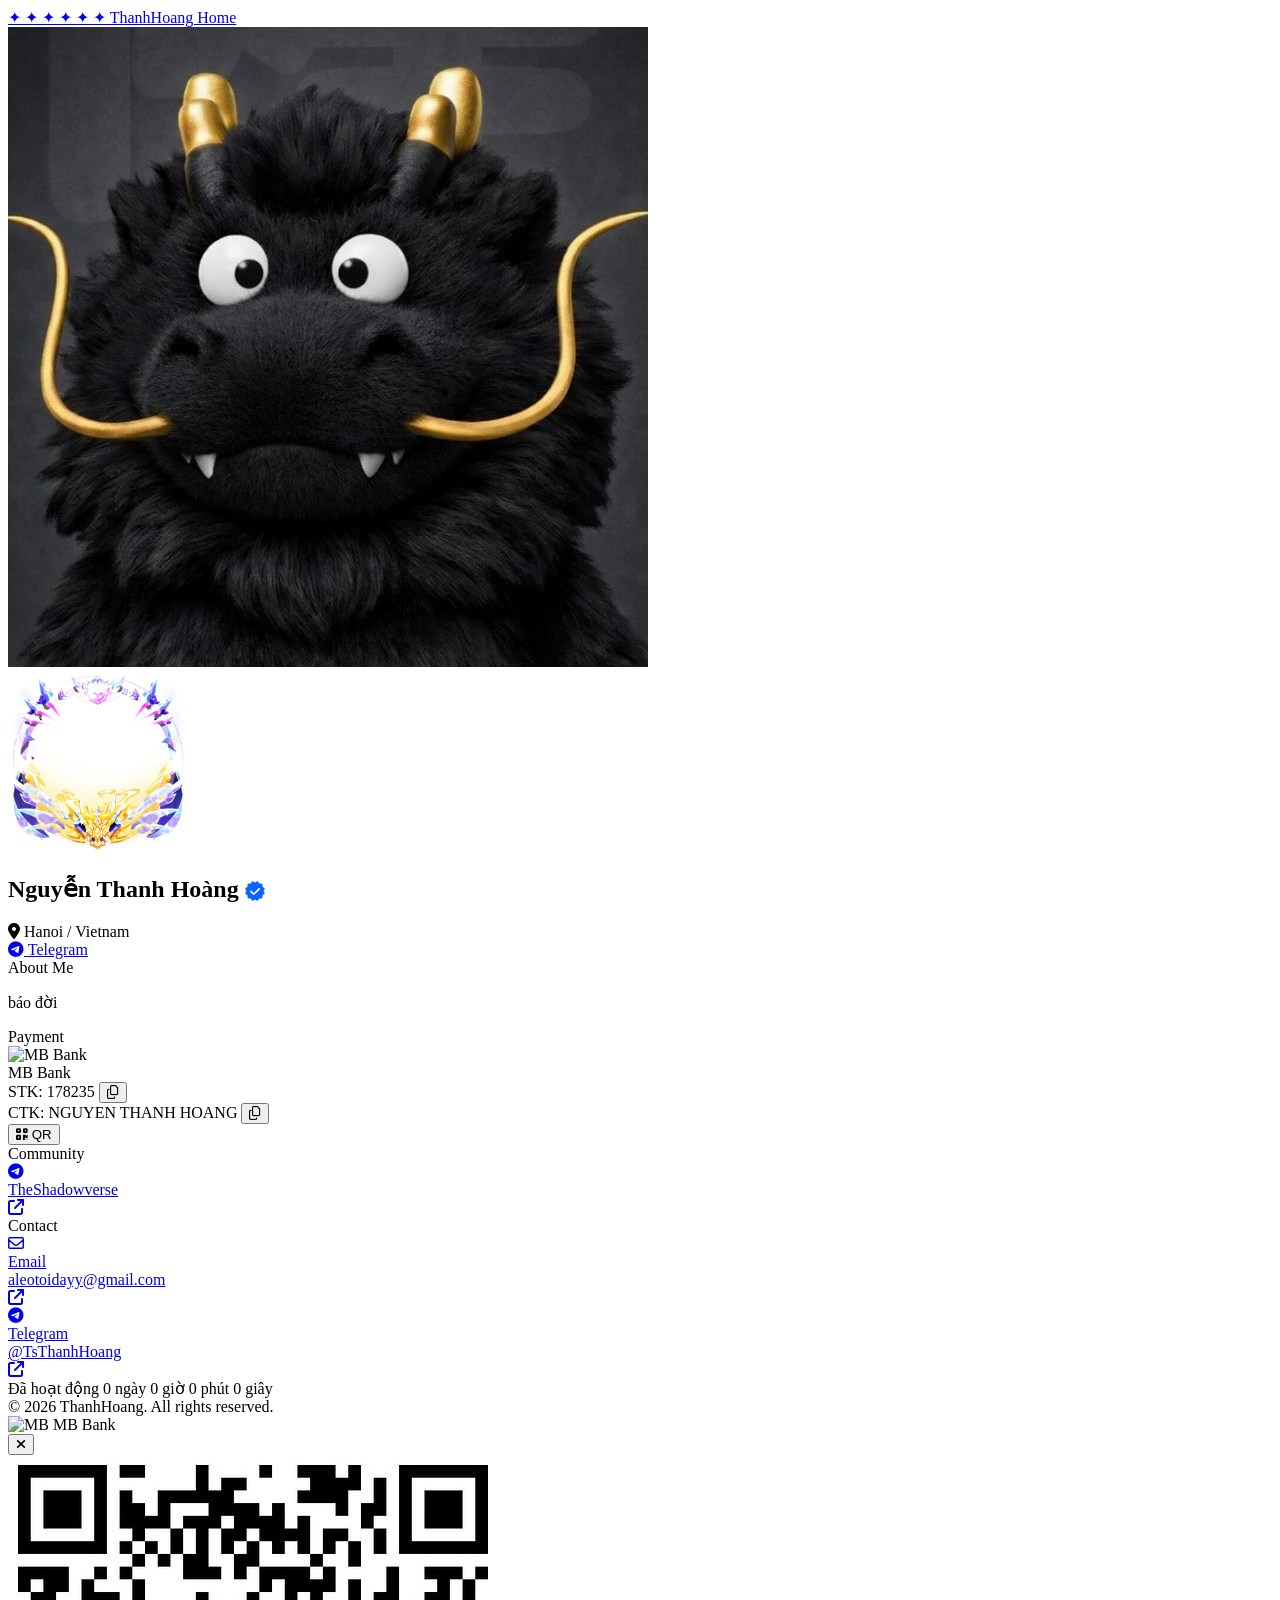
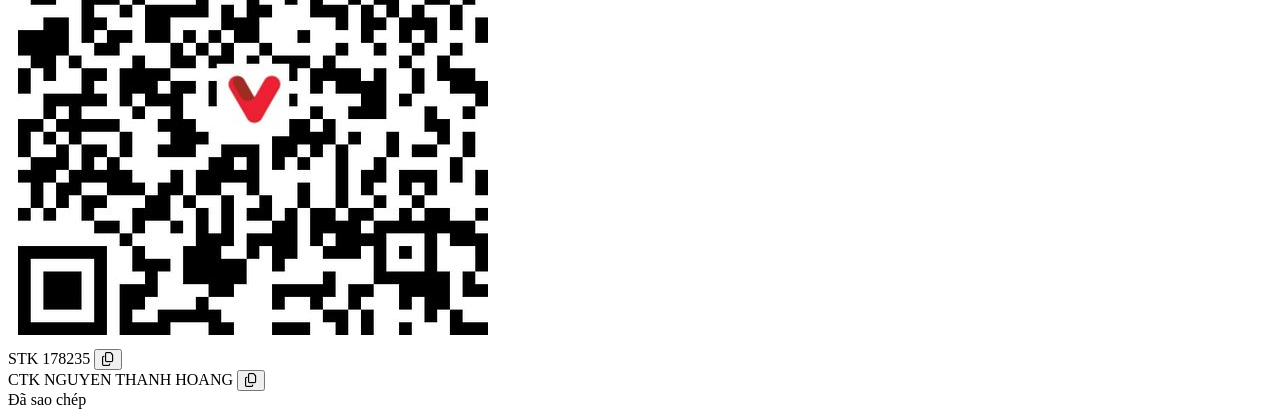
==== commit a9add604: "." ====
--- a/index.html
+++ b/index.html
@@ -6,7 +6,7 @@
   <title>ThanhHoang Home</title>
   <link href="https://fonts.googleapis.com/css2?family=Outfit:wght@300;400;500;600;700;800&display=swap" rel="stylesheet"/>
   <link href="https://cdnjs.cloudflare.com/ajax/libs/font-awesome/6.5.0/css/all.min.css" rel="stylesheet"/>
-  <link rel="stylesheet" href="style.css"/>
+  <link rel="stylesheet" href="/assets/style.css"/>
 </head>
 <body>
 
@@ -178,6 +178,6 @@
 
   <audio id="bgMusic" preload="auto"></audio>
 
-  <script src="script.js"></script>
+  <script src="/assets/script.js"></script>
 </body>
 </html>
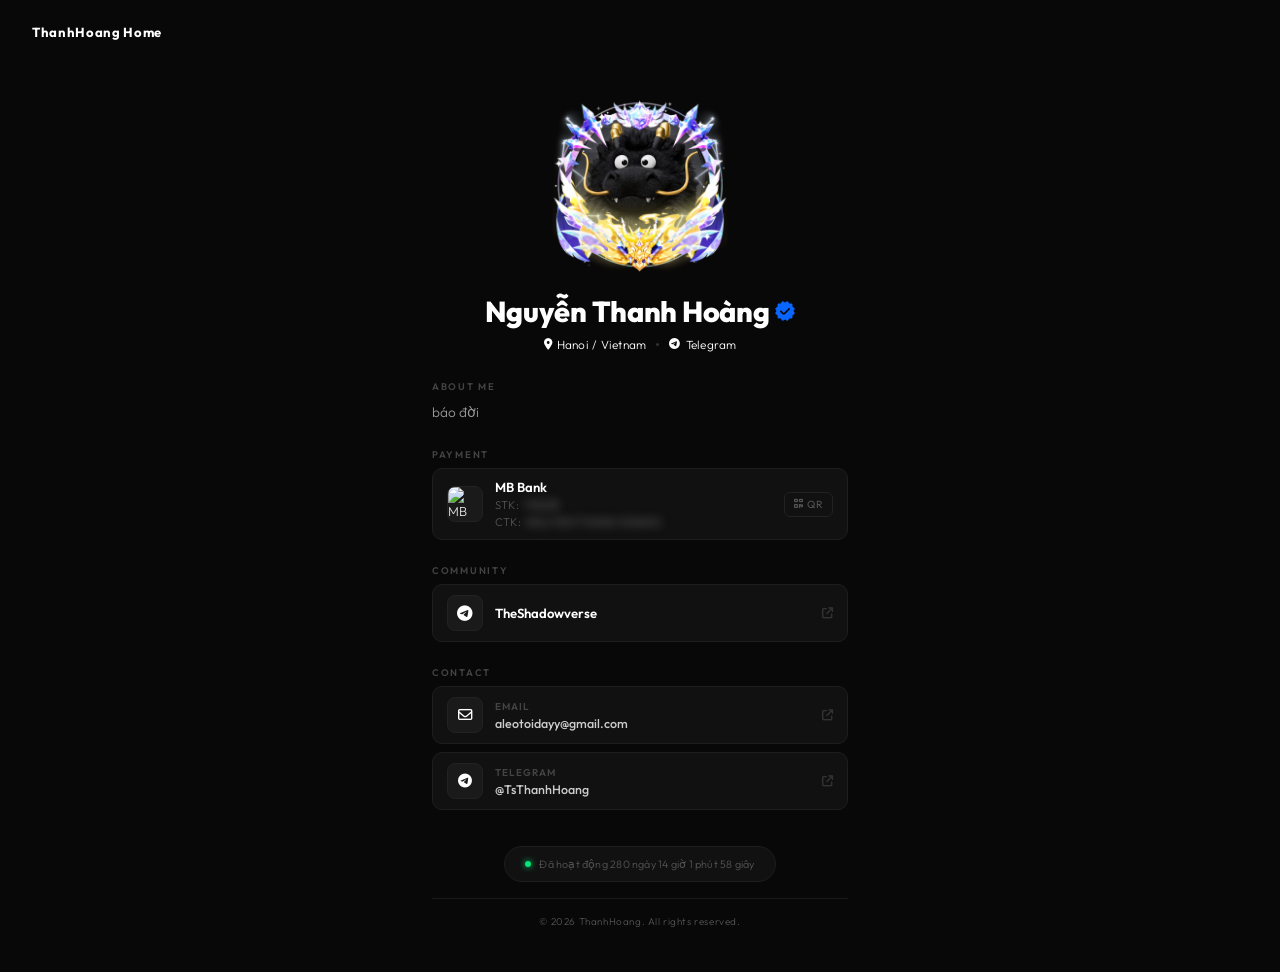
==== commit 877f7572: "." ====
--- a/index.html
+++ b/index.html
@@ -6,7 +6,7 @@
   <title>ThanhHoang Home</title>
   <link href="https://fonts.googleapis.com/css2?family=Outfit:wght@300;400;500;600;700;800&display=swap" rel="stylesheet"/>
   <link href="https://cdnjs.cloudflare.com/ajax/libs/font-awesome/6.5.0/css/all.min.css" rel="stylesheet"/>
-  <link rel="stylesheet" href="/assets/style.css"/>
+  <link rel="stylesheet" href="/assets/css/style.css"/>
 </head>
 <body>
 
@@ -178,6 +178,6 @@
 
   <audio id="bgMusic" preload="auto"></audio>
 
-  <script src="/assets/script.js"></script>
+  <script src="/assets/js/script.js"></script>
 </body>
 </html>
--- a/assets/css/style.css
+++ b/assets/css/style.css
@@ -0,0 +1,595 @@
+*, *::before, *::after { box-sizing: border-box; margin: 0; padding: 0; }
+
+body {
+  background: #080808;
+  color: #e0e0e0;
+  font-family: "Outfit", sans-serif;
+  font-weight: 300;
+  font-size: 13px;
+  min-height: 100vh;
+  overflow-x: hidden;
+}
+
+nav {
+  position: fixed;
+  top: 0; left: 0; right: 0;
+  padding: 20px 32px;
+  z-index: 100;
+  transition: opacity 0.35s ease, transform 0.35s ease;
+}
+nav.hidden {
+  opacity: 0;
+  pointer-events: none;
+  transform: translateY(-8px);
+}
+
+.nav-logo {
+  font-family: "Outfit", sans-serif;
+  font-weight: 700;
+  font-size: 0.82rem;
+  letter-spacing: 0.05em;
+  color: #fff;
+  text-decoration: none;
+  position: relative;
+  display: inline-block;
+  padding: 4px 0;
+}
+
+.star {
+  position: absolute;
+  opacity: 0;
+  color: white;
+  font-size: 6px;
+  animation: starBlink var(--d, 2s) var(--delay, 0s) ease-in-out infinite;
+  pointer-events: none;
+  line-height: 1;
+  will-change: transform, opacity;
+}
+.star.top { top: -5px; }
+.star.bot { bottom: -5px; }
+
+@keyframes starBlink {
+  0%, 100% { opacity: 0; transform: scale(0.3); }
+  50%       { opacity: 0.8; transform: scale(1); }
+}
+
+main {
+  display: flex;
+  flex-direction: column;
+  align-items: center;
+  padding: 110px 32px 20px;
+  gap: 28px;
+}
+
+.hero {
+  display: flex;
+  flex-direction: column;
+  align-items: center;
+  gap: 0;
+  width: 100%;
+  animation: fadeUp 0.7s cubic-bezier(0.22,1,0.36,1) both;
+}
+
+@keyframes fadeUp {
+  from { opacity: 0; transform: translateY(20px); }
+  to   { opacity: 1; transform: translateY(0); }
+}
+
+.avatar-wrapper {
+  position: relative;
+  width: 110px;
+  height: 110px;
+}
+
+.avatar-frame {
+  position: absolute;
+  top: 50%; left: 50%;
+  transform: translate(-50%, -50%);
+  width: 150px;
+  height: 150px;
+  object-fit: contain;
+  z-index: 2;
+  pointer-events: none;
+  animation: frameFloat 4s ease-in-out infinite;
+  will-change: transform;
+}
+
+@keyframes frameFloat {
+  0%,100% { transform: translate(-50%, -50%) translateY(0); }
+  50%      { transform: translate(-50%, -50%) translateY(-4px); }
+}
+
+.avatar-circle {
+  width: 110px; height: 110px;
+  border-radius: 50%;
+  overflow: hidden;
+  position: relative; z-index: 1;
+  border: 2px solid #222;
+  background: #111;
+  margin-top: -8px;
+}
+.avatar-circle img { width:100%; height:100%; object-fit:cover; }
+
+.hero-name {
+  font-family: "Outfit", sans-serif;
+  font-weight: 800;
+  font-size: 1.5rem;
+  color: #fff;
+  letter-spacing: -0.01em;
+  margin-top: 43px;
+  text-align: center;
+  display: flex;
+  align-items: center;
+  gap: 6px;
+  justify-content: center;
+}
+
+.hero-meta {
+  display: flex;
+  align-items: center;
+  gap: 10px;
+  flex-wrap: wrap;
+  justify-content: center;
+  margin-top: 8px;
+}
+
+.hero-location, .hero-tele {
+  display: flex;
+  align-items: center;
+  gap: 5px;
+  color: #fff;
+  font-size: 0.74rem;
+  letter-spacing: 0.02em;
+  text-decoration: none;
+  transition: opacity 0.2s;
+}
+.hero-tele:hover { opacity: 0.6; }
+.hero-location i, .hero-tele i { font-size: 0.7rem; color: #fff; }
+
+.hero-meta-dot {
+  width: 3px; height: 3px;
+  border-radius: 50%;
+  background: #333;
+}
+
+.content {
+  width: 100%;
+  max-width: 480px;
+  display: flex;
+  flex-direction: column;
+  gap: 24px;
+}
+
+.about-section {
+  width: 100%;
+  animation: fadeUp 0.7s cubic-bezier(0.22,1,0.36,1) 0.08s both;
+}
+
+.section-label {
+  font-family: "Outfit", sans-serif;
+  font-size: 0.6rem;
+  font-weight: 600;
+  letter-spacing: 0.18em;
+  text-transform: uppercase;
+  color: #444;
+  margin-bottom: 8px;
+}
+
+.about-text {
+  font-size: 0.85rem;
+  line-height: 1.8;
+  color: #999;
+}
+
+.projects-section {
+  width: 100%;
+  animation: fadeUp 0.7s cubic-bezier(0.22,1,0.36,1) 0.14s both;
+}
+
+.projects-list {
+  display: flex;
+  flex-direction: column;
+  gap: 8px;
+}
+
+.project-card {
+  background: #111;
+  border: 1px solid #1e1e1e;
+  border-radius: 10px;
+  padding: 10px 14px;
+  display: flex;
+  align-items: center;
+  gap: 12px;
+  cursor: pointer;
+  text-decoration: none;
+  transition: border-color 0.2s;
+  width: 100%;
+}
+.project-card:hover { border-color: #333; }
+
+.project-icon-wrap {
+  width: 36px; height: 36px;
+  border-radius: 8px;
+  overflow: hidden;
+  background: #1a1a1a;
+  flex-shrink: 0;
+  border: 1px solid #222;
+}
+.project-icon-wrap img { width:100%; height:100%; object-fit:cover; }
+
+.project-info { flex: 1; min-width: 0; }
+
+.project-name {
+  font-family: "Outfit", sans-serif;
+  font-size: 0.82rem;
+  font-weight: 600;
+  color: #fff;
+}
+
+.project-sub {
+  font-size: 0.7rem;
+  color: #555;
+  text-decoration: none;
+  margin-top: 3px;
+  user-select: none;
+  letter-spacing: 0.02em;
+  display: flex;
+  align-items: center;
+  gap: 5px;
+}
+
+.hidden-val {
+  filter: blur(5px);
+  transition: filter 0.25s;
+  display: inline-block;
+  color: #888;
+  text-decoration: none !important;
+}
+.hidden-val.revealed { filter: blur(0); }
+
+.copy-btn {
+  display: none;
+  background: none;
+  border: none;
+  cursor: pointer;
+  padding: 0 2px;
+  color: #555;
+  font-size: 0.65rem;
+  transition: color 0.2s;
+  flex-shrink: 0;
+}
+.copy-btn:hover { color: #aaa; }
+.copy-btn.show { display: inline-flex; }
+
+.project-qr-btn {
+  background: none;
+  border: 1px solid #222;
+  border-radius: 6px;
+  padding: 5px 9px;
+  color: #555;
+  font-size: 0.65rem;
+  cursor: pointer;
+  display: flex;
+  align-items: center;
+  gap: 4px;
+  transition: border-color 0.2s, color 0.2s;
+  flex-shrink: 0;
+  font-family: "Outfit", sans-serif;
+  letter-spacing: 0.03em;
+}
+.project-qr-btn:hover { border-color: #444; color: #aaa; }
+
+.community-section {
+  width: 100%;
+  animation: fadeUp 0.7s cubic-bezier(0.22,1,0.36,1) 0.17s both;
+}
+
+.community-card {
+  background: #111;
+  border: 1px solid #1e1e1e;
+  border-radius: 10px;
+  padding: 10px 14px;
+  display: flex;
+  align-items: center;
+  gap: 12px;
+  text-decoration: none;
+  transition: border-color 0.2s;
+  width: 100%;
+}
+.community-card:hover { border-color: #333; }
+
+.community-icon-wrap {
+  width: 36px; height: 36px;
+  border-radius: 8px;
+  background: #1a1a1a;
+  flex-shrink: 0;
+  border: 1px solid #222;
+  display: flex;
+  align-items: center;
+  justify-content: center;
+  font-size: 1rem;
+  color: #fff;
+}
+
+.community-info { flex: 1; min-width: 0; }
+
+.community-name {
+  font-family: "Outfit", sans-serif;
+  font-size: 0.82rem;
+  font-weight: 600;
+  color: #fff;
+}
+
+.community-arrow {
+  color: #333;
+  font-size: 0.7rem;
+  flex-shrink: 0;
+  transition: color 0.2s;
+}
+.community-card:hover .community-arrow { color: #555; }
+
+.contact-section {
+  width: 100%;
+  animation: fadeUp 0.7s cubic-bezier(0.22,1,0.36,1) 0.2s both;
+}
+
+.contact-list {
+  display: flex;
+  flex-direction: column;
+  gap: 8px;
+}
+
+.contact-item {
+  background: #111;
+  border: 1px solid #1e1e1e;
+  border-radius: 10px;
+  padding: 10px 14px;
+  display: flex;
+  align-items: center;
+  gap: 12px;
+  cursor: pointer;
+  text-decoration: none;
+  transition: border-color 0.2s;
+  width: 100%;
+}
+.contact-item:hover { border-color: #333; }
+
+.contact-icon-wrap {
+  width: 36px; height: 36px;
+  border-radius: 8px;
+  background: #1a1a1a;
+  flex-shrink: 0;
+  border: 1px solid #222;
+  display: flex;
+  align-items: center;
+  justify-content: center;
+  font-size: 0.9rem;
+  color: #fff;
+}
+
+.contact-info { flex: 1; min-width: 0; }
+
+.contact-label {
+  font-size: 0.62rem;
+  font-weight: 600;
+  letter-spacing: 0.1em;
+  text-transform: uppercase;
+  color: #444;
+  margin-bottom: 3px;
+}
+
+.contact-val {
+  font-size: 0.78rem;
+  color: #ccc;
+  font-weight: 500;
+}
+
+.contact-arrow {
+  color: #333;
+  font-size: 0.7rem;
+  flex-shrink: 0;
+  transition: color 0.2s;
+}
+.contact-item:hover .contact-arrow { color: #555; }
+
+.divider-wrap {
+  display: flex;
+  justify-content: center;
+  padding: 0 32px;
+}
+.divider {
+  width: 100%;
+  max-width: 480px;
+  height: 1px;
+  background: #1a1a1a;
+}
+
+footer {
+  padding: 16px 32px 16px;
+  display: flex;
+  flex-direction: column;
+  align-items: center;
+  gap: 6px;
+  width: 100%;
+}
+
+.uptime-box {
+  background: #111;
+  border: 1px solid #1e1e1e;
+  border-radius: 99px;
+  padding: 10px 20px;
+  display: flex;
+  align-items: center;
+  gap: 8px;
+  font-size: 0.67rem;
+  color: #555;
+  letter-spacing: 0.02em;
+}
+
+.uptime-dot {
+  width: 6px; height: 6px;
+  border-radius: 50%;
+  background: #00e676;
+  box-shadow: 0 0 6px #00e676;
+  animation: pulse 1.4s ease-in-out infinite;
+  flex-shrink: 0;
+}
+@keyframes pulse {
+  0%,100% { opacity: 1; box-shadow: 0 0 8px #00e676; }
+  50%      { opacity: 0.2; box-shadow: 0 0 2px #00e676; }
+}
+
+.copyright {
+  font-size: 0.62rem;
+  color: #555;
+  letter-spacing: 0.06em;
+  text-align: center;
+  padding: 16px 32px 44px;
+}
+
+.project-sub a, .project-sub span { color: inherit; text-decoration: none; }
+.hidden-val { color: #888 !important; text-decoration: none !important; }
+
+.toast {
+  position: fixed;
+  top: 32px; left: 50%;
+  transform: translateX(-50%) translateY(-10px);
+  background: #1e1e1e;
+  border: 1px solid #333;
+  color: #aaa;
+  font-size: 0.7rem;
+  padding: 7px 16px;
+  border-radius: 99px;
+  opacity: 0;
+  pointer-events: none;
+  transition: opacity 0.2s, transform 0.2s;
+  white-space: nowrap;
+  z-index: 999;
+}
+.toast.show {
+  opacity: 1;
+  transform: translateX(-50%) translateY(0);
+}
+
+.qr-overlay {
+  position: fixed;
+  inset: 0;
+  background: rgba(0,0,0,0.75);
+  backdrop-filter: blur(6px);
+  -webkit-backdrop-filter: blur(6px);
+  z-index: 200;
+  display: flex;
+  align-items: center;
+  justify-content: center;
+  opacity: 0;
+  pointer-events: none;
+  transition: opacity 0.25s ease;
+}
+.qr-overlay.open { opacity: 1; pointer-events: all; }
+
+.qr-modal {
+  background: #111;
+  border: 1px solid #222;
+  border-radius: 16px;
+  padding: 24px;
+  display: flex;
+  flex-direction: column;
+  align-items: center;
+  gap: 16px;
+  width: 260px;
+  transform: translateY(10px) scale(0.97);
+  transition: transform 0.25s cubic-bezier(0.22,1,0.36,1);
+}
+.qr-overlay.open .qr-modal { transform: translateY(0) scale(1); }
+
+.qr-modal-header {
+  display: flex;
+  align-items: center;
+  justify-content: space-between;
+  width: 100%;
+}
+
+.qr-modal-title {
+  font-family: "Outfit", sans-serif;
+  font-weight: 700;
+  font-size: 0.85rem;
+  color: #fff;
+  display: flex;
+  align-items: center;
+  gap: 8px;
+}
+.qr-modal-title img { width: 22px; height: 22px; border-radius: 5px; object-fit: cover; }
+
+.qr-close {
+  background: none;
+  border: none;
+  color: #444;
+  font-size: 0.9rem;
+  cursor: pointer;
+  transition: color 0.2s;
+  padding: 2px;
+}
+.qr-close:hover { color: #aaa; }
+
+.qr-img-wrap {
+  width: 190px; height: 190px;
+  border-radius: 10px;
+  overflow: hidden;
+  background: #fff;
+  display: flex;
+  align-items: center;
+  justify-content: center;
+}
+.qr-img-wrap img { width: 100%; height: 100%; object-fit: contain; }
+
+.qr-info { width: 100%; display: flex; flex-direction: column; gap: 6px; }
+
+.qr-info-row {
+  display: flex;
+  justify-content: space-between;
+  align-items: center;
+  background: #161616;
+  border-radius: 7px;
+  padding: 7px 10px;
+}
+
+.qr-info-label { font-size: 0.65rem; color: #444; letter-spacing: 0.05em; }
+
+.qr-info-val {
+  font-size: 0.72rem;
+  color: #ccc;
+  font-weight: 500;
+  display: flex;
+  align-items: center;
+  gap: 6px;
+}
+
+.qr-copy {
+  background: none;
+  border: none;
+  color: #444;
+  font-size: 0.65rem;
+  cursor: pointer;
+  transition: color 0.2s;
+  padding: 0;
+}
+.qr-copy:hover { color: #aaa; }
+
+@media (min-width: 768px) {
+  main { padding: 120px 48px 28px; }
+  .hero-name { font-size: 1.8rem; }
+  .avatar-wrapper { width: 130px; height: 130px; }
+  .avatar-circle { width: 130px; height: 130px; }
+  .avatar-frame { width: 175px; height: 175px; }
+  .content { max-width: 480px; }
+  .divider { max-width: 480px; }
+}
+
+@media (min-width: 1024px) {
+  main { padding: 120px 32px 20px; max-width: 480px; margin: 0 auto; }
+  .content { max-width: 480px; }
+  .divider-wrap { max-width: 480px; margin: 0 auto; padding: 0 32px; }
+  .divider { max-width: 100%; }
+  footer { max-width: 480px; margin: 0 auto; }
+  .copyright { max-width: 480px; margin: 0 auto; width: 100%; }
+}
